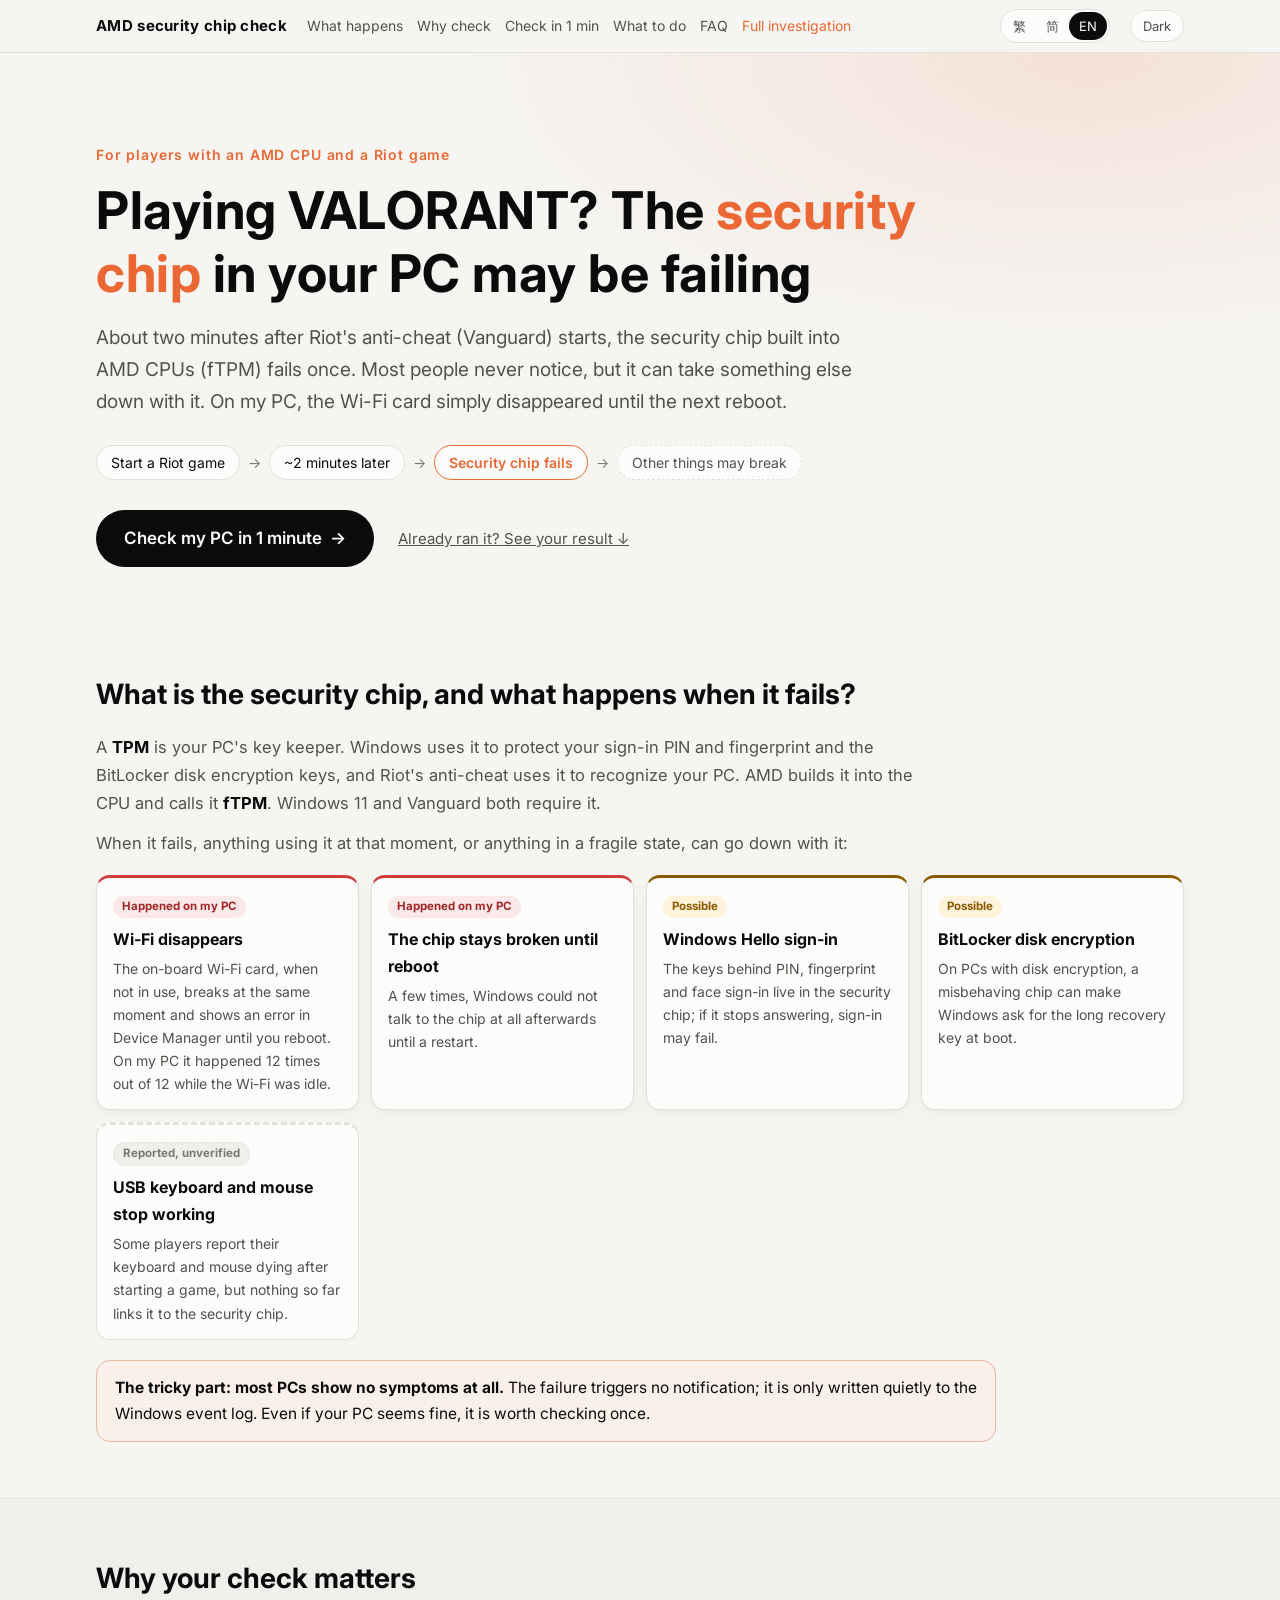
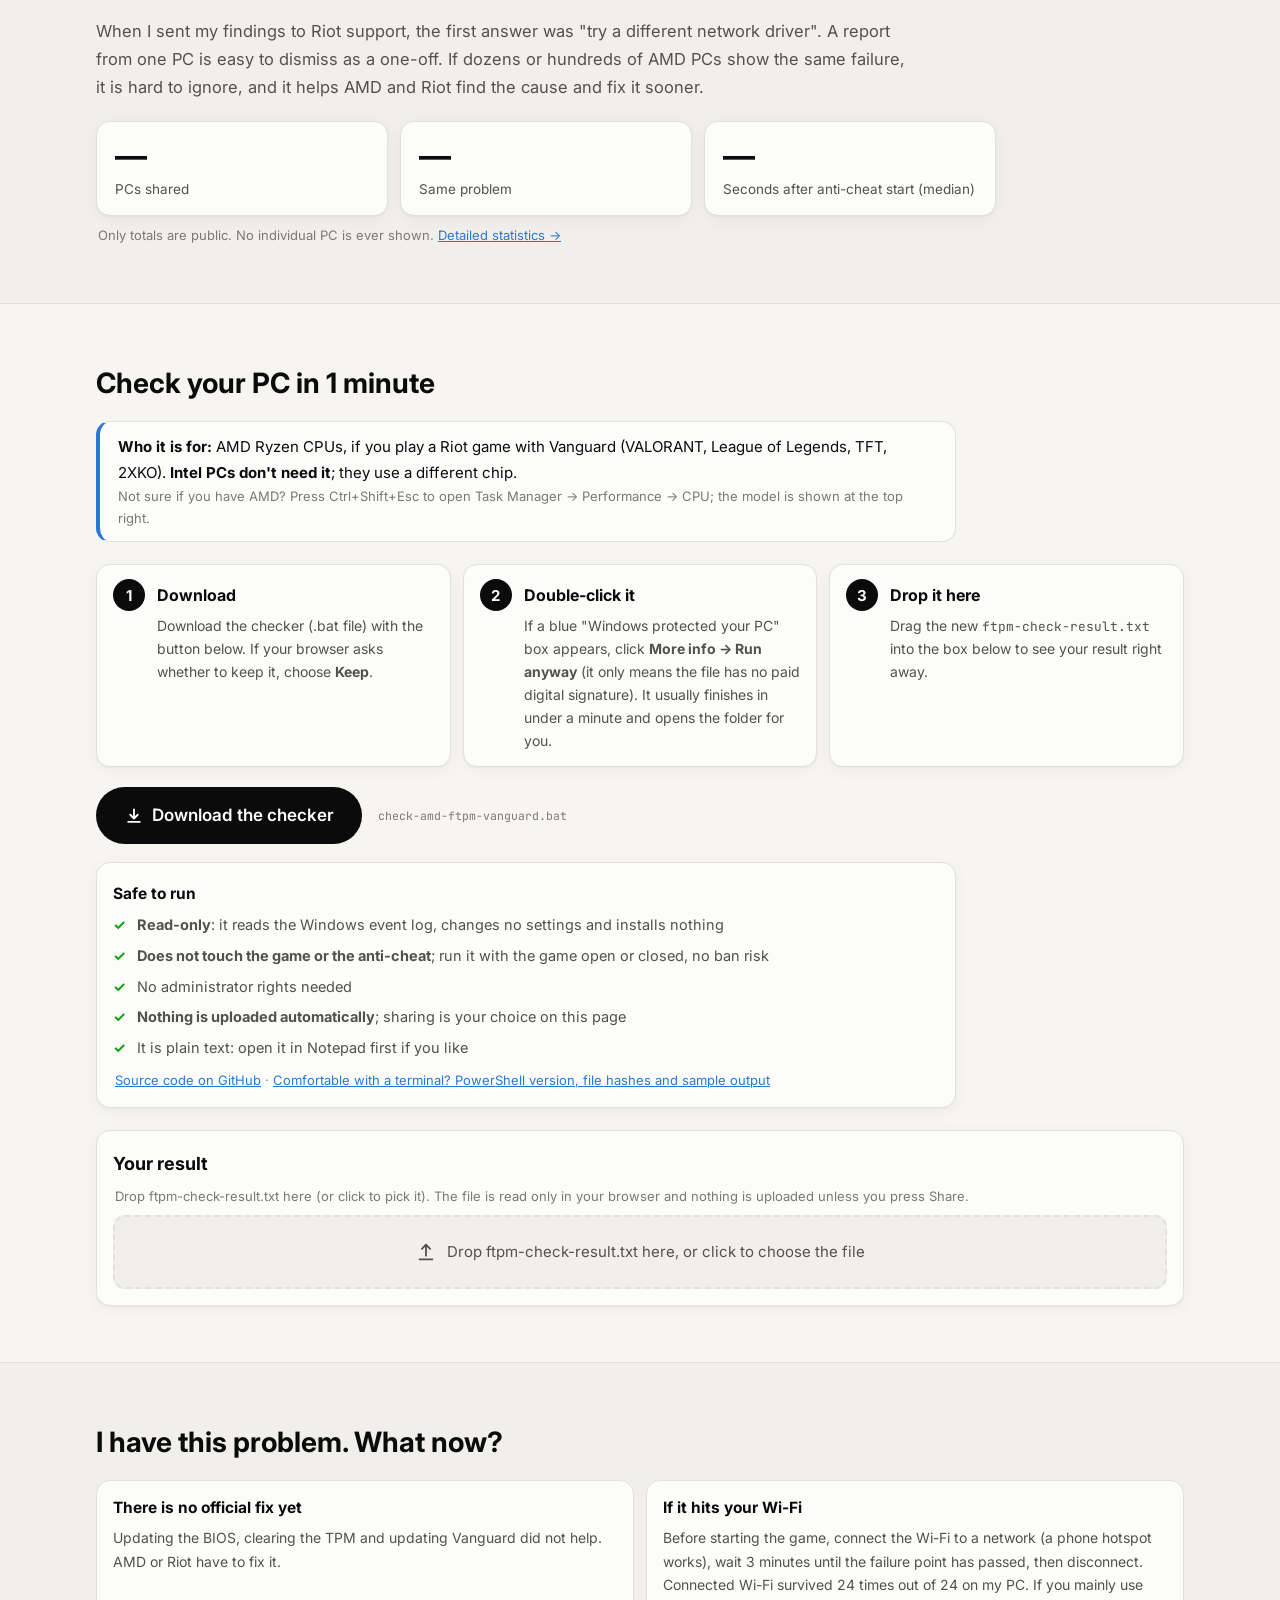
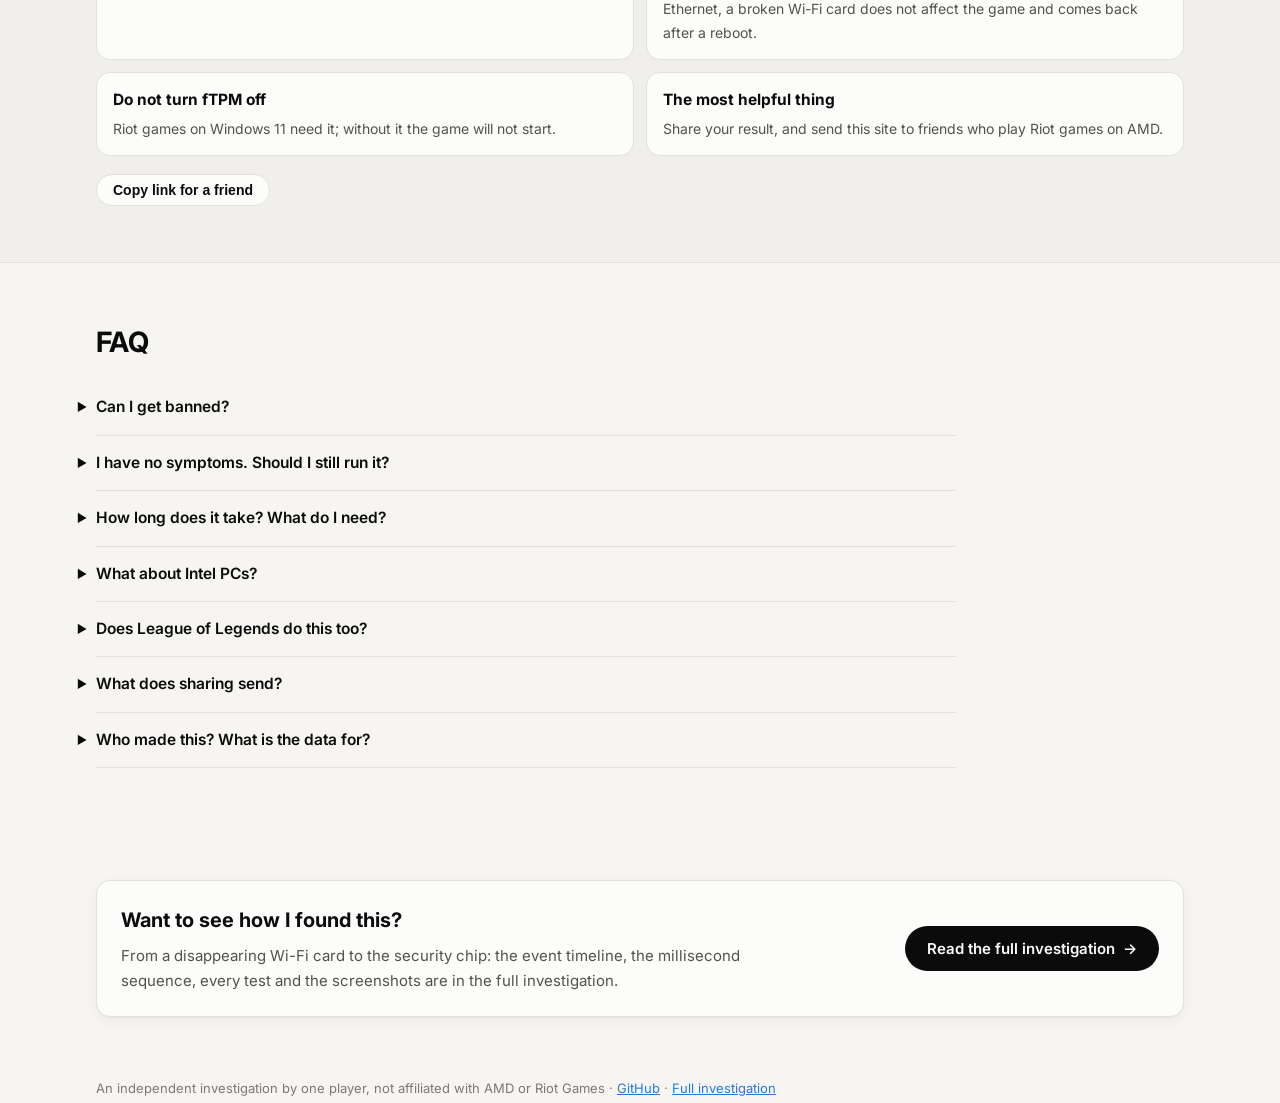
==== site/index.html @ c3e0be2b "Add a plain-language home page for players; move the investigation to /investigation The site opened" ====
<!doctype html>
<html lang="zh-Hant-TW">
<head>
  <meta charset="utf-8">
  <meta name="viewport" content="width=device-width, initial-scale=1">
  <title>AMD 電腦玩 Riot 遊戲，安全晶片可能正在出錯</title>
  <meta name="description" content="用 AMD 處理器玩特戰英豪等 Riot 遊戲？反作弊啟動一百多秒後，CPU 內建的安全晶片（fTPM）可能會出錯，而且多數人不會發現。1 分鐘檢查你的電腦，匿名分享結果，讓 AMD 和 Riot 更快修好。">
  <meta property="og:type" content="website">
  <meta property="og:site_name" content="AMD fTPM × Vanguard">
  <meta property="og:title" content="AMD 電腦玩 Riot 遊戲，安全晶片可能正在出錯">
  <meta property="og:description" content="反作弊啟動一百多秒後，AMD 內建的安全晶片可能出錯，多數人不會發現。1 分鐘檢查你的電腦，匿名分享結果，幫忙讓問題被修好。">
  <meta property="og:url" content="https://amd-ftpm-vanguard.pages.dev/">
  <meta property="og:image" content="https://amd-ftpm-vanguard.pages.dev/og.png">
  <meta property="og:image:width" content="1200">
  <meta property="og:image:height" content="630">
  <meta property="og:image:alt" content="AMD × Riot 遊戲：反作弊啟動約 2 分鐘後，安全晶片可能出錯。1 分鐘檢查你的電腦。">
  <meta name="twitter:card" content="summary_large_image">
  <link rel="icon" href="data:image/svg+xml,%3Csvg xmlns='http://www.w3.org/2000/svg' viewBox='0 0 32 32'%3E%3Crect width='32' height='32' rx='8' fill='%23d95926'/%3E%3Cpath d='M6 13a14 14 0 0 1 20 0M10 17.5a8 8 0 0 1 12 0M14 22a2.6 2.6 0 0 1 4 0' stroke='white' stroke-width='2.6' fill='none' stroke-linecap='round'/%3E%3C/svg%3E">
  <!-- FONTS:BEGIN -->
  <link rel="preconnect" href="https://fonts.googleapis.com">
  <link rel="preconnect" href="https://fonts.gstatic.com" crossorigin>
  <link rel="stylesheet" href="https://fonts.googleapis.com/css2?family=Noto+Sans+SC:wght@400;500;700&family=Noto+Sans+TC:wght@400;500;700&family=Inter:wght@400;500;700&family=JetBrains+Mono:wght@400;500&display=swap">
  <!-- FONTS:END -->
  <link rel="stylesheet" href="style.css?v=dfca2b52">
</head>
<body class="home">
  <header class="top" id="top">
    <div class="wrap">
      <a class="brand" href="#hero"><span data-i="home.brand"></span></a>
      <nav class="nav" id="nav">
        <a href="#what" data-i="home.nav.what"></a>
        <a href="#why" data-i="home.nav.why"></a>
        <a href="#test" data-i="home.nav.test"></a>
        <a href="#fix" data-i="home.nav.fix"></a>
        <a href="#faq" data-i="home.nav.faq"></a>
        <a href="investigation.html" class="nav-inv" data-i="home.nav.more"></a>
      </nav>
      <div class="seg" id="lang-switch" role="group" aria-label="Language"></div>
      <button class="theme-btn" id="theme-btn" type="button"></button>
    </div>
  </header>

  <main>
    <!-- ============ 第一屏：一句話＋一個按鈕 ============ -->
    <section class="h-hero" id="hero">
      <div class="wrap">
        <div class="kicker" data-i="home.hero.kicker"></div>
        <h1 class="h-title" data-i="home.hero.title"></h1>
        <p class="h-sub" data-i="home.hero.sub"></p>
        <div class="h-flow" id="h-flow" aria-hidden="true"></div>
        <div class="h-cta">
          <a class="btn btn-lg" href="#test"><span data-i="home.hero.cta"></span> →</a>
          <a class="h-link" href="#analyze" data-i="home.hero.cta2"></a>
        </div>
        <p class="h-live" id="h-live" hidden></p>
      </div>
    </section>

    <!-- ============ 安全晶片是什麼、壞了會怎樣 ============ -->
    <section class="h-sec" id="what">
      <div class="wrap">
        <h2 data-i="home.what.h"></h2>
        <p class="h-lead" data-i="home.what.p1"></p>
        <p class="h-lead" data-i="home.what.p2"></p>
        <div class="h-cards" id="h-impact"></div>
        <p class="h-silent" data-i="home.what.silent"></p>
      </div>
    </section>

    <!-- ============ 為什麼你的檢查有用 ============ -->
    <section class="h-sec h-alt" id="why">
      <div class="wrap">
        <h2 data-i="home.why.h"></h2>
        <p class="h-lead" data-i="home.why.p"></p>
        <div class="tiles h-tiles" id="h-tiles"></div>
        <div class="h-goal" id="h-goal" hidden>
          <div class="h-bar"><i id="h-bar-fill"></i></div>
          <p class="small" id="h-goal-txt"></p>
        </div>
        <p class="small"><span data-i="home.why.note"></span> <a href="investigation.html#stats"><span data-i="home.why.more"></span> →</a></p>
      </div>
    </section>

    <!-- ============ 1 分鐘檢查 ============ -->
    <section class="h-sec" id="test">
      <div class="wrap">
        <h2 data-i="home.test.h"></h2>
        <div class="h-who">
          <p data-i="home.test.who"></p>
          <p class="small top0" data-i="home.test.whoHow"></p>
        </div>
        <ol class="h-steps" id="h-steps"></ol>
        <div class="h-dl">
          <a class="btn btn-lg dl" id="dl-bat" href="downloads/check-amd-ftpm-vanguard.bat" download="check-amd-ftpm-vanguard.bat">
            <svg viewBox="0 0 24 24" aria-hidden="true"><path d="M12 4v11m0 0l-4.5-4.5M12 15l4.5-4.5M5 19h14"/></svg>
            <span data-i="home.test.dl"></span>
          </a>
          <span class="filemeta"><code>check-amd-ftpm-vanguard.bat</code></span>
        </div>
        <div class="card h-safe">
          <h3 data-i="home.test.safeH"></h3>
          <ul class="ticks safe" id="h-safe-list"></ul>
          <p class="small">
            <a href="https://github.com/Kiwi0-0iwiK/amd-ftpm-vanguard/blob/main/site/downloads/check-amd-ftpm-vanguard.ps1" target="_blank" rel="noopener" data-i="home.test.source"></a>
            · <a href="investigation.html#test" data-i="home.test.adv"></a>
          </p>
        </div>

        <!-- 看結果＋分享 -->
        <div class="card h-an" id="analyze">
          <h3 data-i="home.an.h"></h3>
          <p class="small top0" data-i="home.an.desc"></p>
          <label class="drop" id="drop" tabindex="0">
            <input type="file" id="file-in" accept=".txt,text/plain" hidden>
            <svg viewBox="0 0 24 24" aria-hidden="true"><path d="M12 16V4m0 0L7.5 8.5M12 4l4.5 4.5M5 20h14"/></svg>
            <span data-i="an.drop"></span>
          </label>
          <p class="an-err" id="an-err" hidden></p>
          <div id="an-out" hidden>
            <div class="h-verdict" id="h-verdict"></div>
            <div id="h-extra"></div>
            <details class="h-detail"><summary data-i="home.an.detail"></summary><div class="an-side" id="h-detail"></div></details>

            <div class="share h-share" id="share">
              <h3 id="sh-h"></h3>
              <p class="small top0" data-i="home.sh.desc"></p>
              <label class="consent"><input type="checkbox" id="sh-ok"> <span data-i="home.sh.consent"></span></label>
              <div id="ts-box" class="ts-box"></div>
              <div class="sh-actions">
                <button class="btn" type="button" id="sh-send" disabled data-i="sh.send"></button>
              </div>
              <p class="sh-msg" id="sh-msg" role="status"></p>
              <details class="sh-prev"><summary data-i="home.sh.what"></summary>
                <p class="small top0" data-i="sh.privacy"></p>
                <pre class="term" id="sh-json"></pre>
              </details>
              <details class="sh-prev"><summary data-i="home.sh.wd"></summary>
                <p class="small top0" data-i="sh.wdDesc"></p>
                <button class="btn btn-ghost btn-sm" type="button" id="sh-del" data-i="sh.delete"></button>
              </details>
            </div>
          </div>
        </div>
      </div>
    </section>

    <!-- ============ 我有這個問題，怎麼辦 ============ -->
    <section class="h-sec h-alt" id="fix">
      <div class="wrap">
        <h2 data-i="home.fix.h"></h2>
        <div class="h-fix" id="h-fix"></div>
        <button class="btn btn-ghost btn-sm" type="button" id="h-sharelink" data-i="home.fix.share"></button>
      </div>
    </section>

    <!-- ============ 常見問題 ============ -->
    <section class="h-sec" id="faq">
      <div class="wrap">
        <h2 data-i="home.faq.h"></h2>
        <div class="h-faq" id="h-faq"></div>
      </div>
    </section>

    <!-- ============ 完整調查紀錄 ============ -->
    <section class="h-sec" id="more">
      <div class="wrap">
        <div class="h-more">
          <div>
            <h2 data-i="home.more.h"></h2>
            <p data-i="home.more.p"></p>
          </div>
          <a class="btn" href="investigation.html"><span data-i="home.more.btn"></span> →</a>
        </div>
      </div>
    </section>
  </main>

  <footer class="wrap" id="footer">
    <p><span data-i="home.footer"></span> · <a href="https://github.com/Kiwi0-0iwiK/amd-ftpm-vanguard" target="_blank" rel="noopener">GitHub</a> · <a href="investigation.html" data-i="home.nav.more"></a></p>
  </footer>

  <script src="data/downloads.js?v=87ffc884"></script>
  <script src="data/config.js?v=b7279f89"></script>
  <script src="lib/result.js?v=515723cc"></script>
  <script src="i18n/zh-TW.js?v=a18f1d18"></script>
  <script src="i18n/zh-CN.js?v=5267f270"></script>
  <script src="i18n/en.js?v=4afafe71"></script>
  <script src="i18n/home.js?v=a6265a76"></script>
  <script src="home.js?v=c7004be1"></script>
</body>
</html>
---- site/style.css ----
/* ---------- tokens ---------- */
:root {
  color-scheme: light;
  --bg: #f6f5f2;
  --surface: #fcfcfb;
  --surface-2: #f0efec;
  --border: #e3e1dc;
  --text: #0b0b0b;
  --text-2: #52514e;
  --text-3: #7a7974;
  --accent: #2a78d6;
  --grid: #e8e6e1;

  --c-vgk: #2a78d6;
  --c-tpm: #eb6834;
  --c-conn: #1baf7a;
  --c-fail: #d03b3b;
  --c-good: #0ca30c;
  --c-boot: #9a9890;
  --band: rgba(42, 120, 214, 0.07);

  --ok-bg: #e7f5e7;  --ok-fg: #006300;
  --bad-bg: #fbe9e9; --bad-fg: #a32626;
  --key-bg: #fff3dc; --key-fg: #8a5a00;
  --info-bg: #eceae6; --info-fg: #52514e;

  --shadow: 0 1px 2px rgba(0,0,0,.04), 0 4px 16px rgba(0,0,0,.04);
  --radius: 14px;
  --mono: "JetBrains Mono", "Cascadia Mono", Consolas, monospace;
  --sans: "Noto Sans TC", "Microsoft JhengHei", "PingFang TC", system-ui, sans-serif;
}
@media (prefers-color-scheme: dark) {
  :root:not([data-theme="light"]) {
    color-scheme: dark;
    --bg: #121211; --surface: #1a1a19; --surface-2: #232321; --border: #2e2e2b;
    --text: #f0efec; --text-2: #c3c2b7; --text-3: #8d8c84; --accent: #3987e5; --grid: #2a2a27;
    --c-vgk: #3987e5; --c-tpm: #d95926; --c-conn: #199e70; --c-fail: #e66767; --c-good: #0ca30c; --c-boot: #6f6e68;
    --band: rgba(57, 135, 229, 0.10);
    --ok-bg: #12301a; --ok-fg: #6fd36f; --bad-bg: #3a1717; --bad-fg: #f19a9a;
    --key-bg: #3a2c0c; --key-fg: #f2c46b; --info-bg: #262624; --info-fg: #c3c2b7;
    --shadow: 0 1px 2px rgba(0,0,0,.3), 0 4px 16px rgba(0,0,0,.25);
  }
}
:root[data-theme="dark"] {
  color-scheme: dark;
  --bg: #121211; --surface: #1a1a19; --surface-2: #232321; --border: #2e2e2b;
  --text: #f0efec; --text-2: #c3c2b7; --text-3: #8d8c84; --accent: #3987e5; --grid: #2a2a27;
  --c-vgk: #3987e5; --c-tpm: #d95926; --c-conn: #199e70; --c-fail: #e66767; --c-good: #0ca30c; --c-boot: #6f6e68;
  --band: rgba(57, 135, 229, 0.10);
  --ok-bg: #12301a; --ok-fg: #6fd36f; --bad-bg: #3a1717; --bad-fg: #f19a9a;
  --key-bg: #3a2c0c; --key-fg: #f2c46b; --info-bg: #262624; --info-fg: #c3c2b7;
  --shadow: 0 1px 2px rgba(0,0,0,.3), 0 4px 16px rgba(0,0,0,.25);
}

/* ---------- base ---------- */
* { box-sizing: border-box; }
html { scroll-behavior: smooth; }
body {
  margin: 0; background: var(--bg); color: var(--text);
  font: 15px/1.7 var(--sans); -webkit-font-smoothing: antialiased;
}
a { color: var(--accent); }
code, .mono { font-family: var(--mono); font-size: .92em; }
.wrap { max-width: 1120px; margin: 0 auto; padding: 0 16px; }

/* ---------- top bar ---------- */
.top {
  position: sticky; top: 0; z-index: 20;
  background: color-mix(in srgb, var(--bg) 85%, transparent);
  backdrop-filter: blur(10px); border-bottom: 1px solid var(--border);
}
.top .wrap { display: flex; align-items: center; gap: 20px; height: 52px; }
.brand { font-weight: 700; letter-spacing: .02em; white-space: nowrap; color: var(--text); text-decoration: none; }
.brand small { color: var(--text-3); font-weight: 500; margin-left: 8px; font-size: 13px; }
.nav { display: flex; gap: 16px; overflow-x: auto; scrollbar-width: none; flex: 1; }
.nav a { color: var(--text-2); text-decoration: none; font-size: 14px; white-space: nowrap; }
.nav a:hover { color: var(--text); }
.theme-btn {
  border: 1px solid var(--border); background: var(--surface); color: var(--text-2);
  border-radius: 999px; padding: 4px 12px; font: inherit; font-size: 13px; cursor: pointer;
}

/* ---------- hero ---------- */
.hero { padding: 72px 0 28px; }
.eyebrow { color: var(--c-tpm); font-size: 13px; letter-spacing: .12em; font-weight: 600; text-transform: uppercase; }
.hero .h1 { font-size: clamp(26px, 4.2vw, 40px); line-height: 1.3; margin: 10px 0 14px; letter-spacing: .01em; }
.hero .h1 em { font-style: normal; color: var(--c-tpm); }
.lede { font-size: 17px; color: var(--text-2); max-width: 760px; margin: 0; }
.chain {
  display: flex; flex-wrap: wrap; align-items: center; gap: 8px; margin: 22px 0 0;
  font-size: 14px;
}
.chain .node {
  background: var(--surface); border: 1px solid var(--border); border-radius: 999px;
  padding: 4px 12px; display: inline-flex; align-items: center; gap: 6px;
}
.chain .dot { width: 8px; height: 8px; border-radius: 50%; display: inline-block; }
.chain .arr { color: var(--text-3); }

.tiles { display: grid; grid-template-columns: repeat(4, 1fr); gap: 12px; margin: 32px 0 0; }
.tile {
  background: var(--surface); border: 1px solid var(--border); border-radius: var(--radius);
  padding: 16px 18px; box-shadow: var(--shadow);
}
.tile .num { font-size: 32px; font-weight: 700; line-height: 1.1; font-variant-numeric: tabular-nums; }
.tile .num small { font-size: 16px; font-weight: 500; color: var(--text-3); margin-left: 2px; }
.tile .lbl { color: var(--text-2); font-size: 13.5px; margin-top: 6px; line-height: 1.5; }

.fix {
  margin: 16px 0 0; background: var(--surface); border: 1px solid var(--border);
  border-left: 4px solid var(--c-good); border-radius: var(--radius); padding: 16px 20px;
  box-shadow: var(--shadow);
}
.fix h3 { margin: 0 0 8px; font-size: 15px; }
.fix ol { margin: 0; padding-left: 22px; color: var(--text-2); }

/* ---------- sections ---------- */
section.block { padding: 44px 0 8px; scroll-margin-top: 60px; }
.block h2 { font-size: 22px; margin: 0 0 6px; }
.block .desc { color: var(--text-2); margin: 0 0 18px; max-width: 820px; }
.card {
  background: var(--surface); border: 1px solid var(--border); border-radius: var(--radius);
  padding: 16px; box-shadow: var(--shadow);
}
.toolbar { display: flex; flex-wrap: wrap; gap: 8px; align-items: center; margin-bottom: 10px; }
.chip {
  border: 1px solid var(--border); background: var(--surface-2); color: var(--text-2);
  border-radius: 999px; padding: 4px 12px; font: inherit; font-size: 13px; cursor: pointer;
}
.chip:hover { color: var(--text); }
.chip.on { background: var(--text); color: var(--surface); border-color: var(--text); }
.toolbar .hint { margin-left: auto; color: var(--text-3); font-size: 12.5px; }
.legend { display: flex; flex-wrap: wrap; gap: 14px; font-size: 13px; color: var(--text-2); margin: 4px 2px 8px; }
.legend i { display: inline-block; vertical-align: -1px; margin-right: 6px; }
.lg-bar { width: 16px; height: 9px; border-radius: 2px; }
.lg-dia { width: 10px; height: 10px; transform: rotate(45deg); }
.lg-tri { width: 0; height: 0; border-left: 6px solid transparent; border-right: 6px solid transparent; border-bottom: 11px solid; }
.lg-tick { width: 2px; height: 12px; }
.lg-ring { width: 10px; height: 10px; border-radius: 50%; border: 2px solid; }
.lg-dot { width: 10px; height: 10px; border-radius: 50%; }

.chart { width: 100%; }
#chart-lanes { height: 340px; }
#chart-offset { height: 760px; }
#chart-ms { height: 260px; }

.split { display: grid; grid-template-columns: 1fr 300px; gap: 16px; align-items: start; }
.matrix { width: 100%; border-collapse: separate; border-spacing: 6px; font-size: 14px; }
.matrix th { font-weight: 500; color: var(--text-2); text-align: left; font-size: 13px; }
.matrix td { border-radius: 10px; text-align: center; padding: 14px 6px; font-size: 26px; font-weight: 700; font-variant-numeric: tabular-nums; }
.matrix td small { display: block; font-size: 12px; font-weight: 500; }
.matrix .ok { background: var(--ok-bg); color: var(--ok-fg); }
.matrix .bad { background: var(--bad-bg); color: var(--bad-fg); }
.matrix .zero { background: var(--surface-2); color: var(--text-3); }
.side-note { color: var(--text-2); font-size: 13.5px; margin: 10px 4px 0; }

select.sel {
  font: inherit; font-size: 13.5px; color: var(--text); background: var(--surface-2);
  border: 1px solid var(--border); border-radius: 8px; padding: 4px 8px;
}
.ms-caption { color: var(--text-2); font-size: 13.5px; margin: 6px 4px 0; }

/* ---------- story timeline ---------- */
.phase { margin: 26px 0 0; }
.phase-head { display: flex; align-items: baseline; gap: 12px; flex-wrap: wrap; margin-bottom: 10px; }
.phase-head h3 { margin: 0; font-size: 17px; }
.phase-head span { color: var(--text-3); font-size: 13.5px; }
.story { position: relative; margin: 0; padding: 0 0 0 28px; list-style: none; }
.story::before { content: ""; position: absolute; left: 8px; top: 6px; bottom: 6px; width: 2px; background: var(--border); border-radius: 2px; }
.story li { position: relative; margin: 0 0 12px; }
.story li::before {
  content: ""; position: absolute; left: -25px; top: 18px; width: 12px; height: 12px; border-radius: 50%;
  background: var(--surface); border: 2px solid var(--text-3);
}
.story li.v-fail::before { border-color: var(--c-fail); }
.story li.v-pass::before { border-color: var(--c-good); background: var(--c-good); }
.story li.v-key::before { border-color: var(--c-tpm); background: var(--c-tpm); }
.mcard { background: var(--surface); border: 1px solid var(--border); border-radius: 12px; padding: 12px 16px; }
.mhead { display: flex; flex-wrap: wrap; align-items: center; gap: 8px 10px; }
.mtime { font-family: var(--mono); font-size: 12.5px; color: var(--text-3); }
.mtitle { font-weight: 600; }
.badge { font-size: 12px; border-radius: 999px; padding: 1px 9px; white-space: nowrap; }
.b-fail { background: var(--bad-bg); color: var(--bad-fg); }
.b-pass { background: var(--ok-bg); color: var(--ok-fg); }
.b-key { background: var(--key-bg); color: var(--key-fg); }
.b-info { background: var(--info-bg); color: var(--info-fg); }
.mbody { color: var(--text-2); margin: 6px 0 0; font-size: 14.5px; }
.mfoot { display: flex; flex-wrap: wrap; gap: 8px; margin-top: 8px; align-items: center; }
.tag { font-family: var(--mono); font-size: 11.5px; color: var(--text-3); border: 1px solid var(--border); border-radius: 6px; padding: 0 6px; }
.linkbtn { border: 0; background: none; color: var(--accent); font: inherit; font-size: 13px; cursor: pointer; padding: 0; }
.thumb { display: block; margin-top: 10px; max-width: 360px; width: 100%; border-radius: 8px; border: 1px solid var(--border); cursor: zoom-in; }

/* ---------- hypotheses ---------- */
.hyp { display: grid; grid-template-columns: repeat(auto-fill, minmax(250px, 1fr)); gap: 10px; }
.hyp .h { background: var(--surface); border: 1px solid var(--border); border-radius: 12px; padding: 12px 14px; }
.hyp .h .row { display: flex; justify-content: space-between; gap: 8px; align-items: center; }
.hyp .h strong { font-size: 14.5px; }
.hyp .h p { margin: 6px 0 0; color: var(--text-2); font-size: 13.5px; line-height: 1.6; }
.hyp .h.pass { border-color: color-mix(in srgb, var(--c-good) 45%, var(--border)); }

/* ---------- gallery ---------- */
.gallery { display: grid; grid-template-columns: repeat(auto-fill, minmax(240px, 1fr)); gap: 12px; }
.gallery figure { margin: 0; background: var(--surface); border: 1px solid var(--border); border-radius: 12px; overflow: hidden; cursor: zoom-in; }
.gallery img { width: 100%; height: 150px; object-fit: cover; object-position: top left; display: block; border-bottom: 1px solid var(--border); }
.gallery figcaption { padding: 8px 12px 10px; font-size: 13px; color: var(--text-2); line-height: 1.5; }
.gallery figcaption b { color: var(--text); font-weight: 600; display: block; }

dialog.lightbox { border: 0; padding: 0; background: transparent; max-width: 96vw; max-height: 94vh; }
dialog.lightbox::backdrop { background: rgba(0,0,0,.78); }
dialog.lightbox img { max-width: 96vw; max-height: 88vh; display: block; border-radius: 8px; }
dialog.lightbox p { color: #eee; text-align: center; margin: 8px 0 0; font-size: 14px; }

/* ---------- table ---------- */
details.tbl summary { cursor: pointer; color: var(--text-2); font-size: 14px; }
.tablewrap { overflow-x: auto; margin-top: 10px; }
table.data { border-collapse: collapse; width: 100%; font-size: 13px; font-variant-numeric: tabular-nums; }
table.data th, table.data td { text-align: left; padding: 6px 10px; border-bottom: 1px solid var(--border); white-space: nowrap; }
table.data th { color: var(--text-3); font-weight: 500; position: sticky; top: 0; background: var(--surface); }
table.data td.note { white-space: normal; color: var(--text-2); min-width: 220px; }

footer { padding: 48px 0 60px; color: var(--text-3); font-size: 13px; }
footer p { margin: 4px 0; }

/* ---------- responsive ---------- */
@media (max-width: 860px) {
  .tiles { grid-template-columns: repeat(2, 1fr); }
  .split { grid-template-columns: 1fr; }
  .nav { display: none; }
  .top .wrap { gap: 10px; }
  .brand { flex: 1; }
  .brand small { display: none; }
  .theme-btn { white-space: nowrap; }
}
@media (max-width: 480px) {
  .tile .num { font-size: 26px; }
  #chart-lanes { height: 300px; }
  .toolbar .hint { display: none; }
}
@media print {
  .top, .toolbar, .theme-btn { display: none; }
  body { background: #fff; }
}

/* =====================================================================
   v2：開場介紹、動態示意圖、語言切換、捲動淡入、自己檢查區塊
   ===================================================================== */
html:lang(en) { --sans: "Inter", "Segoe UI", system-ui, sans-serif; }
html:lang(zh-Hans-CN) { --sans: "Noto Sans SC", "Microsoft YaHei", "PingFang SC", system-ui, sans-serif; }

.progress {
  position: fixed; top: 0; left: 0; height: 3px; width: 100%; z-index: 30;
  background: linear-gradient(90deg, var(--c-vgk), var(--c-tpm), var(--c-fail));
  transform-origin: 0 50%; transform: scaleX(0);
}

/* ---------- segmented control（語言、模式） ---------- */
.seg { display: inline-flex; border: 1px solid var(--border); border-radius: 999px; padding: 2px; background: var(--surface); }
.seg button {
  border: 0; background: none; color: var(--text-2); font: inherit; font-size: 13px;
  padding: 3px 10px; border-radius: 999px; cursor: pointer; white-space: nowrap;
}
.seg button.on { background: var(--text); color: var(--surface); }
.seg button:focus-visible, .chip:focus-visible, .theme-btn:focus-visible { outline: 2px solid var(--accent); outline-offset: 2px; }
.seg-sm button { font-size: 12.5px; }

/* ---------- 開場 hero ---------- */
.intro-hero {
  position: relative; isolation: isolate; min-height: calc(100svh - 52px); display: flex; flex-direction: column; justify-content: center;
  overflow: hidden; padding: 40px 0 90px;
}
.intro-hero::before {
  content: ""; position: absolute; inset: -20%; z-index: -1;
  background:
    radial-gradient(40% 35% at 78% 30%, color-mix(in srgb, var(--c-tpm) 22%, transparent), transparent 70%),
    radial-gradient(35% 30% at 18% 70%, color-mix(in srgb, var(--c-vgk) 20%, transparent), transparent 70%);
  animation: drift 18s ease-in-out infinite alternate;
}
.intro-hero::after {
  content: ""; position: absolute; inset: 0; z-index: -1; opacity: .5;
  background-image: linear-gradient(var(--grid) 1px, transparent 1px), linear-gradient(90deg, var(--grid) 1px, transparent 1px);
  background-size: 48px 48px;
  -webkit-mask-image: radial-gradient(70% 60% at 50% 45%, #000 30%, transparent 80%);
  mask-image: radial-gradient(70% 60% at 50% 45%, #000 30%, transparent 80%);
}
@keyframes drift { from { transform: translate(-3%, -2%) scale(1); } to { transform: translate(3%, 2%) scale(1.08); } }
.kicker { color: var(--text-3); font-size: 14px; letter-spacing: .06em; }
.intro-title {
  font-size: clamp(40px, 8vw, 88px); line-height: 1.08; margin: 18px 0 22px; letter-spacing: -.01em; font-weight: 700;
}
.intro-sub { font-size: clamp(16px, 2vw, 19px); color: var(--text-2); max-width: 680px; margin: 0; }
.intro-hero .wrap > * { animation: rise .9s cubic-bezier(.2,.7,.2,1) both; }
.intro-hero .wrap > :nth-child(2) { animation-delay: .12s; }
.intro-hero .wrap > :nth-child(3) { animation-delay: .24s; }
@keyframes rise { from { opacity: 0; transform: translateY(24px); } to { opacity: 1; transform: none; } }
.cue {
  position: absolute; left: 50%; bottom: 28px; transform: translateX(-50%);
  display: flex; flex-direction: column; align-items: center; gap: 8px;
  color: var(--text-3); text-decoration: none; font-size: 13px; letter-spacing: .08em;
}
.cue i { width: 22px; height: 34px; border: 2px solid var(--text-3); border-radius: 12px; position: relative; }
.cue i::after {
  content: ""; position: absolute; left: 50%; top: 6px; width: 4px; height: 8px; margin-left: -2px;
  border-radius: 2px; background: var(--text-3); animation: wheel 1.8s ease-in-out infinite;
}
@keyframes wheel { 0% { opacity: 0; transform: translateY(0); } 30% { opacity: 1; } 100% { opacity: 0; transform: translateY(12px); } }

/* ---------- scrollytelling ---------- */
.scrolly { display: grid; grid-template-columns: minmax(0, 1.05fr) minmax(0, 1fr); gap: 48px; align-items: start; }
.viz-col { order: 2; align-self: stretch; }
.viz-sticky { position: sticky; top: calc(52px + 6vh); height: calc(88vh - 52px); display: flex; align-items: center; }
.viz { width: 100%; max-height: 100%; overflow: visible; }
.steps { order: 1; padding: 6vh 0 10vh; }
.step {
  min-height: 78vh; display: flex; flex-direction: column; justify-content: center;
  opacity: .25; transition: opacity .5s ease;
}
.step.on { opacity: 1; }
.step .tag {
  align-self: flex-start; font-size: 12.5px; font-weight: 600; letter-spacing: .08em;
  padding: 3px 10px; border-radius: 999px; background: var(--surface-2); color: var(--text-2); margin-bottom: 14px;
}
.step .num { font-family: var(--mono); color: var(--text-3); margin-right: 6px; }
.step h3 { font-size: clamp(24px, 3.2vw, 34px); line-height: 1.25; margin: 0 0 14px; }
.step p { font-size: 17px; color: var(--text-2); margin: 0; max-width: 520px; }
.step p b { color: var(--text); }

/* SVG 示意圖：每個元素依 .st-N 顯示／變色 */
.viz text { font-family: var(--sans); fill: var(--text); }
.viz .c { text-anchor: middle; }
.viz .t1 { font-size: 15px; font-weight: 700; }
.viz .t2 { font-size: 11.5px; fill: var(--text-3); }
.viz .node rect { fill: var(--surface); stroke: var(--border); stroke-width: 2; transition: fill .5s ease, stroke .5s ease; }
.viz .node { transition: opacity .5s ease; }
.viz .glyph { fill: none; stroke: var(--text-3); stroke-width: 4; stroke-linecap: round; stroke-linejoin: round; transition: stroke .5s; }
.viz .pins path { stroke: var(--border); stroke-width: 3; stroke-linecap: round; }
.viz .waves path { fill: none; stroke: var(--c-conn); stroke-width: 5; stroke-linecap: round; transition: stroke .5s, opacity .5s; }
.viz .cross { stroke: var(--c-fail); stroke-width: 6; stroke-linecap: round; opacity: 0; transition: opacity .4s; }
.viz .link { fill: none; stroke: var(--text-3); stroke-width: 2; stroke-dasharray: 5 6; opacity: 0; transition: opacity .5s; }
.viz .arr-head { fill: var(--text-3); }
.viz .bolt { fill: var(--c-tpm); opacity: 0; transition: opacity .3s; }
.viz .timer, .viz .badge43, .viz .fixes, .viz .split-res, .viz .phone, .viz .note, .viz .pulses { opacity: 0; transition: opacity .5s ease; }
.viz .ring-bg { fill: none; stroke: var(--surface-2); stroke-width: 10; }
.viz .ring { fill: none; stroke: var(--c-vgk); stroke-width: 10; stroke-linecap: round; stroke-dasharray: 326.7; stroke-dashoffset: 326.7; transition: stroke .4s; }
.viz .tnum { font-size: 34px; font-weight: 700; text-anchor: middle; font-variant-numeric: tabular-nums; font-family: var(--mono); }
.viz .tunit { font-size: 12px; text-anchor: middle; fill: var(--text-3); }
.viz .badge43 rect { fill: var(--c-fail); }
.viz .badge43 text { fill: #fff; font-size: 13px; font-weight: 700; }
.viz .fixes rect { fill: var(--surface-2); stroke: var(--border); }
.viz .fixes text { font-size: 11.5px; fill: var(--text-2); }
.viz .fixes path { stroke: var(--c-fail); stroke-width: 2.5; }
.viz .note { font-size: 12.5px; fill: var(--c-tpm); font-weight: 600; text-anchor: middle; }
.viz .pulses circle { fill: none; stroke: var(--c-tpm); stroke-width: 3; }
.viz .split-res rect { stroke-width: 2; }
.viz .res-ok rect { fill: var(--ok-bg); stroke: var(--c-good); }
.viz .res-bad rect { fill: var(--bad-bg); stroke: var(--c-fail); }
.viz .split-res .lbl { font-size: 11.5px; fill: var(--text-2); }
.viz .res-ok .big { fill: var(--ok-fg); font-size: 17px; font-weight: 700; }
.viz .res-bad .big { fill: var(--bad-fg); font-size: 17px; font-weight: 700; }
.viz .phone rect { fill: var(--surface); stroke: var(--c-conn); stroke-width: 2.5; }
.viz .phone .pw { fill: none; stroke: var(--c-conn); stroke-width: 3; stroke-linecap: round; }
.viz .phone text { font-size: 12px; fill: var(--c-conn); font-weight: 600; }
.viz .link-phone { stroke: var(--c-conn); }

/* step 1：網卡消失 */
.viz.st-1 .n-wifi rect, .viz.st-2 .n-wifi rect { stroke: var(--c-fail); }
.viz.st-1 .waves path, .viz.st-2 .waves path { opacity: .15; }
.viz.st-1 .cross, .viz.st-2 .cross { opacity: 1; }
.viz.st-1 .badge43, .viz.st-2 .badge43 { opacity: 1; }
.viz.st-0 .n-vgk, .viz.st-0 .n-tpm, .viz.st-1 .n-vgk, .viz.st-1 .n-tpm, .viz.st-2 .n-vgk, .viz.st-2 .n-tpm { opacity: .18; }
/* step 2：三個無效修正 */
.viz.st-2 .fixes { opacity: 1; }
/* step 3：Vanguard + 計時器 */
.viz.st-3 .n-vgk rect, .viz.st-4 .n-vgk rect { stroke: var(--c-vgk); fill: color-mix(in srgb, var(--c-vgk) 12%, var(--surface)); }
.viz.st-3 .glyph, .viz.st-4 .glyph { stroke: var(--c-vgk); }
.viz.st-3 .timer, .viz.st-4 .timer, .viz.st-5 .timer, .viz.st-6 .timer { opacity: 1; }
.viz.st-3 .n-tpm, .viz.st-3 .n-wifi { opacity: .35; }
.viz.st-3 .link-vt { opacity: .7; }
/* step 4：TPM 出錯 → 網卡 */
.viz.st-4 .link-vt, .viz.st-4 .link-tw { opacity: .8; }
.viz.st-4 .n-tpm rect { stroke: var(--c-tpm); fill: color-mix(in srgb, var(--c-tpm) 14%, var(--surface)); }
.viz.st-4 .pulses, .viz.st-4 .note, .viz.st-4 .bolt { opacity: 1; }
.viz.st-4 .pulses circle { animation: pulse 1.6s ease-out infinite; }
.viz.st-4 .pulses circle:nth-child(2) { animation-delay: .25s; }
.viz.st-4 .pulses circle:nth-child(3) { animation-delay: .5s; }
.viz.st-4 .n-wifi rect { stroke: var(--c-fail); }
.viz.st-4 .cross { opacity: 1; }
.viz.st-4 .waves path { opacity: .15; }
.viz.st-4 .ring { stroke: var(--c-tpm); }
@keyframes pulse { from { r: 10px; opacity: .9; } to { r: 70px; opacity: 0; } }
/* step 5：連線 vs 閒置 */
.viz.st-5 .split-res { opacity: 1; }
.viz.st-5 .n-tpm rect { stroke: var(--c-tpm); }
.viz.st-5 .n-vgk, .viz.st-6 .n-vgk { opacity: .35; }
.viz.st-5 .n-wifi rect { stroke: var(--text-3); }
/* step 6：手機熱點 */
.viz.st-6 .phone, .viz.st-6 .link-phone { opacity: 1; }
.viz.st-6 .n-wifi rect { stroke: var(--c-good); fill: color-mix(in srgb, var(--c-good) 10%, var(--surface)); }
.viz.st-6 .n-tpm { opacity: .35; }
.viz.st-6 .ring { stroke: var(--c-good); }
.viz.st-6 .waves path { animation: wave 1.6s ease-in-out infinite; }
.viz.st-6 .waves path:nth-child(2) { animation-delay: .2s; }
.viz.st-6 .waves path:nth-child(3) { animation-delay: .4s; }
@keyframes wave { 0%, 100% { opacity: 1; } 50% { opacity: .35; } }

.intro-cta { text-align: center; padding: 8vh 16px 10vh; }
.intro-cta p { font-size: 18px; color: var(--text-2); max-width: 640px; margin: 0 auto 22px; }
.btn {
  display: inline-flex; align-items: center; gap: 8px; text-decoration: none; font-weight: 600;
  background: var(--text); color: var(--surface); border-radius: 999px; padding: 10px 22px; font-size: 15px;
  transition: transform .2s ease, box-shadow .2s ease;
}
.btn:hover { transform: translateY(-2px); box-shadow: 0 8px 24px rgba(0,0,0,.18); }

.report { border-top: 1px solid var(--border); }

/* ---------- 捲動淡入 ---------- */
.reveal { opacity: 0; transform: translateY(28px); transition: opacity .8s ease, transform .8s cubic-bezier(.2,.7,.2,1); }
.reveal.in { opacity: 1; transform: none; }
.tile { transition: transform .25s ease, box-shadow .25s ease; }
.tile:hover { transform: translateY(-3px); }
.chain .node { opacity: 0; transform: translateX(-10px); transition: opacity .5s ease, transform .5s ease; }
.chain .arr { opacity: 0; transition: opacity .5s ease; }
.in .chain .node, .in .chain .arr { opacity: 1; transform: none; }
.legend-axis { margin-left: auto; color: var(--text-3); }
.lbl { font-size: 13.5px; color: var(--text-2); }
.sticky-side { position: sticky; top: 72px; }

/* ---------- 自己檢查 ---------- */
.test-grid { display: grid; grid-template-columns: 1fr 1fr; gap: 16px; margin-bottom: 16px; }
.test-grid h3, .term-card h3 { font-size: 15px; margin: 4px 0 8px; }
.test-grid h3 + ul { margin-bottom: 18px; }
ul.ticks { list-style: none; margin: 0; padding: 0; }
ul.ticks li { position: relative; padding-left: 24px; margin: 6px 0; color: var(--text-2); font-size: 14.5px; }
ul.ticks li::before { content: "→"; position: absolute; left: 0; color: var(--c-vgk); font-weight: 700; }
ul.ticks.safe li::before { content: "✓"; color: var(--c-good); }
.btn.dl svg { width: 18px; height: 18px; fill: none; stroke: currentColor; stroke-width: 2.2; stroke-linecap: round; stroke-linejoin: round; }
.filemeta { color: var(--text-3); font-size: 12.5px; margin-top: 10px; line-height: 1.6; }
.filemeta .hash { word-break: break-all; font-size: 11px; }
ol.howto { margin: 0 0 12px; padding-left: 22px; color: var(--text-2); font-size: 14.5px; }
ol.howto li { margin: 5px 0; }
.cmd { display: flex; align-items: stretch; border: 1px solid var(--border); border-radius: 10px; overflow: hidden; background: var(--surface-2); }
.cmd code { flex: 1; padding: 10px 12px; font-size: 12.5px; overflow-x: auto; white-space: nowrap; }
.copy { border: 0; border-left: 1px solid var(--border); background: var(--surface); color: var(--text-2); font: inherit; font-size: 13px; padding: 0 14px; cursor: pointer; }
.copy.done { color: var(--ok-fg); }
.small { font-size: 13px; color: var(--text-3); margin: 8px 2px 0; }
.term-card { padding: 16px 16px 6px; }
pre.term {
  margin: 0 0 10px; padding: 16px; border-radius: 10px; overflow-x: auto; max-height: 420px;
  background: #0f1115; color: #d6d8dd; font: 12.5px/1.6 var(--mono);
}
pre.term .hd { color: #6cc4ff; }
pre.term .warn { color: #f2c46b; }
pre.term .bad { color: #ff8a8a; font-weight: 600; }
pre.term .ok { color: #7fdc8a; }
pre.term .dim { color: #7c818c; }
.term-note { margin: 4px 0 0; }
.sub-h { font-size: 16px; margin: 22px 0 10px; }
.results { display: grid; grid-template-columns: repeat(4, 1fr); gap: 10px; }
.results .r { background: var(--surface); border: 1px solid var(--border); border-radius: 12px; padding: 12px 14px; }
.results .r code { font-size: 11.5px; font-weight: 700; }
.results .r strong { display: block; margin: 2px 0 4px; }
.results .r p { margin: 0; font-size: 13.5px; color: var(--text-2); line-height: 1.6; }
.results .r.match { border-color: color-mix(in srgb, var(--c-fail) 50%, var(--border)); }
.results .r.match code { color: var(--bad-fg); }
.results .r.possible code { color: var(--key-fg); }
.results .r.nomatch code { color: var(--ok-fg); }
.results .r.nodata code { color: var(--text-3); }

@media (max-width: 860px) {
  .scrolly { grid-template-columns: 1fr; gap: 0; }
  .viz-col { order: 0; position: sticky; top: 52px; z-index: 2; background: var(--bg); margin: 0 -16px; padding: 8px 16px; border-bottom: 1px solid var(--border); }
  .viz-sticky { position: static; height: 36vh; justify-content: center; }
  .viz { width: auto; height: 100%; }
  .steps { padding-top: 0; }
  .step { min-height: 64vh; }
  .step p { font-size: 16px; }
  .test-grid { grid-template-columns: 1fr; }
  .results { grid-template-columns: 1fr 1fr; }
  .sticky-side { position: static; }
  .seg button { padding: 3px 8px; }
}
@media (max-width: 480px) {
  .results { grid-template-columns: 1fr; }
  .intro-title { font-size: 40px; }
}
@media (prefers-reduced-motion: reduce) {
  *, *::before, *::after { animation: none !important; transition: none !important; scroll-behavior: auto !important; }
  .reveal { opacity: 1; transform: none; }
  .step { opacity: 1; }
}

.test-grid > *, .split > *, .scrolly > * { min-width: 0; }
.viz .phone .ph-lbl { text-anchor: start; }
.viz.st-5 .ring { stroke: var(--c-tpm); }
@media (max-width: 1320px) { .brand small { display: none; } }

/* =====================================================================
   v3：fTPM 影響範圍、第 7 步扇形圖、雙下載
   ===================================================================== */
/* step 7：fTPM → 可能被拖下水的東西 */
.viz .fan { opacity: 0; transition: opacity .5s ease; }
.viz .fan .fl { fill: none; stroke: var(--c-tpm); stroke-width: 2; stroke-dasharray: 4 5; opacity: .7; }
.viz .fb rect { fill: var(--surface); stroke: var(--border); stroke-width: 2; }
.viz .fb .ft1 { font-size: 13px; font-weight: 700; }
.viz .fb .ft2 { font-size: 11px; fill: var(--text-3); }
.viz .fb-hit rect { stroke: var(--c-fail); fill: var(--bad-bg); }
.viz .fb-maybe rect { stroke: var(--c-tpm); stroke-dasharray: 5 4; }
.viz.st-7 .fan { opacity: 1; }
.viz.st-7 .n-vgk, .viz.st-7 .n-wifi, .viz.st-7 .timer, .viz.st-7 .phone, .viz.st-7 .link-phone { opacity: 0; }
.viz.st-7 .n-tpm rect { stroke: var(--c-tpm); fill: color-mix(in srgb, var(--c-tpm) 14%, var(--surface)); }
.viz.st-7 .pulses { opacity: 1; }
.viz.st-7 .pulses circle { animation: pulse 1.6s ease-out infinite; }
.viz.st-7 .pulses circle:nth-child(2) { animation-delay: .25s; }
.viz.st-7 .pulses circle:nth-child(3) { animation-delay: .5s; }
.viz.st-7 .fb { animation: fadein .6s ease both; }
@keyframes fadein { from { opacity: 0; } to { opacity: 1; } }
.viz.st-7 .fb:nth-of-type(2) { animation-delay: .1s; }
.viz.st-7 .fb:nth-of-type(3) { animation-delay: .2s; }
.viz.st-7 .fb:nth-of-type(4) { animation-delay: .3s; }

/* 影響範圍 */
.impact { display: grid; grid-template-columns: repeat(2, minmax(0, 1fr)); gap: 12px; }
.impact .grp { background: var(--surface); border: 1px solid var(--border); border-radius: var(--radius); padding: 14px 16px; box-shadow: var(--shadow); }
.impact .grp-head { display: flex; align-items: center; gap: 8px; margin-bottom: 6px; }
.impact .grp-head h3 { font-size: 15px; margin: 0; }
.impact .lvl { font-size: 11.5px; font-weight: 700; border-radius: 999px; padding: 1px 9px; white-space: nowrap; }
.impact .lvl.seen { background: var(--bad-bg); color: var(--bad-fg); }
.impact .lvl.depends { background: var(--info-bg); color: var(--info-fg); }
.impact .lvl.known { background: var(--key-bg); color: var(--key-fg); }
.impact .lvl.reported { background: var(--surface-2); color: var(--text-3); border: 1px dashed var(--border); }
.impact .grp p.gd { margin: 0 0 8px; font-size: 13.5px; color: var(--text-3); }
.impact ul { list-style: none; margin: 0; padding: 0; }
.impact li { padding: 8px 0; border-top: 1px solid var(--border); }
.impact li:first-child { border-top: 0; padding-top: 2px; }
.impact li strong { display: block; font-size: 14.5px; }
.impact li span { color: var(--text-2); font-size: 13.5px; line-height: 1.6; }
.impact li a { font-size: 12.5px; }
.callout {
  margin-top: 14px; display: flex; flex-wrap: wrap; align-items: center; gap: 12px 20px;
  background: color-mix(in srgb, var(--c-tpm) 9%, var(--surface)); border: 1px solid color-mix(in srgb, var(--c-tpm) 35%, var(--border));
  border-radius: var(--radius); padding: 14px 18px;
}
.callout p { margin: 0; flex: 1 1 360px; color: var(--text); font-size: 14.5px; }
.sources { color: var(--text-3); font-size: 12.5px; margin: 10px 2px 0; line-height: 1.8; }
.sources a { color: var(--text-2); }
.btn-sm { padding: 7px 16px; font-size: 14px; }
.btn-ghost { background: var(--surface); color: var(--text); border: 1px solid var(--border); }
.dl-opt + .dl-opt { margin-top: 18px; padding-top: 16px; border-top: 1px solid var(--border); }
.dl-opt .btn { margin: 6px 0 10px; }
.top0 { margin-top: 0; }
@media (max-width: 860px) { .impact { grid-template-columns: 1fr; } }
.intro-title .hl { color: var(--c-tpm); }
.nav { gap: 14px; min-width: 0; }
.nav.clipped { -webkit-mask-image: linear-gradient(90deg, #000 85%, transparent); mask-image: linear-gradient(90deg, #000 85%, transparent); }
.scope { margin: 14px 0 0; max-width: 820px; font-size: 13.5px; color: var(--text-2); background: var(--surface-2); border-radius: 10px; padding: 10px 14px; line-height: 1.7; }
.prereq { background: var(--surface); border: 1px solid var(--border); border-left: 4px solid var(--c-vgk); border-radius: var(--radius); padding: 14px 18px; margin-bottom: 16px; box-shadow: var(--shadow); }
.prereq h3 { margin: 0 0 6px; font-size: 15.5px; }
.prereq .pre-no { margin: 10px 0 0; padding: 10px 12px; border-radius: 10px; background: var(--surface-2); color: var(--text-2); font-size: 14px; }
.prereq .small { margin-top: 8px; }

/* =====================================================================
   v4：看自己的結果、匿名分享、大家的結果
   ===================================================================== */
.analyze { margin-top: 18px; scroll-margin-top: 70px; }
.analyze h3 { font-size: 16px; margin: 2px 0 6px; }
.drop {
  display: flex; align-items: center; justify-content: center; gap: 10px; cursor: pointer;
  border: 2px dashed var(--border); border-radius: 12px; padding: 22px 16px; margin-top: 8px;
  color: var(--text-2); background: var(--surface-2); transition: border-color .2s, background .2s; text-align: center;
}
.drop svg { width: 22px; height: 22px; fill: none; stroke: currentColor; stroke-width: 2; stroke-linecap: round; stroke-linejoin: round; flex: none; }
.drop:hover, .drop:focus-visible, .drop.over { border-color: var(--c-vgk); background: color-mix(in srgb, var(--c-vgk) 8%, var(--surface-2)); outline: none; }
.an-err { color: var(--bad-fg); background: var(--bad-bg); border-radius: 10px; padding: 8px 12px; margin: 10px 0 0; font-size: 14px; }
.an-head { display: grid; grid-template-columns: 1.3fr repeat(4, 1fr); gap: 10px; margin: 16px 0 12px; }
.an-head .tile { box-shadow: none; padding: 12px 14px; }
.an-head .tile .num { font-size: 24px; }
.an-head .tile .lbl { font-size: 12.5px; }
.an-verdict { display: flex; flex-direction: column; justify-content: center; }
.an-verdict strong { font-size: 18px; }
.an-grid { display: grid; grid-template-columns: minmax(0, 1.2fr) minmax(0, 1fr); gap: 16px; align-items: start; }
.an-side h4 { font-size: 14px; margin: 0 0 6px; }
.an-side h4 + table, .an-side h4 + p { margin-bottom: 14px; }
table.kv { width: 100%; border-collapse: collapse; font-size: 13px; }
table.kv th { text-align: left; font-weight: 500; color: var(--text-3); padding: 4px 10px 4px 0; vertical-align: top; white-space: nowrap; }
table.kv td { padding: 4px 0; color: var(--text); word-break: break-word; }
table.kv tr + tr th, table.kv tr + tr td { border-top: 1px solid var(--border); }
.an-warn { color: var(--key-fg); background: var(--key-bg); border-radius: 10px; padding: 8px 12px; font-size: 13.5px; }
.share { margin-top: 18px; padding-top: 16px; border-top: 1px solid var(--border); }
.share h3 { margin-top: 0; }
.sh-prev summary { cursor: pointer; color: var(--text-2); font-size: 13.5px; margin: 4px 0 8px; }
.sh-prev pre.term { max-height: 280px; font-size: 12px; }
.consent { display: flex; gap: 8px; align-items: flex-start; font-size: 14px; color: var(--text); margin: 8px 0 10px; cursor: pointer; }
.consent input { margin-top: 4px; }
.ts-box { min-height: 0; margin: 6px 0 10px; }
.sh-actions { display: flex; flex-wrap: wrap; gap: 16px; align-items: center; }
.btn:disabled { opacity: .4; cursor: not-allowed; transform: none; box-shadow: none; }
.sh-msg { margin: 10px 0 0; font-size: 14px; min-height: 1em; }
.sh-msg[data-kind="sent"], .sh-msg[data-kind="deleted"] { color: var(--ok-fg); }
.sh-msg[data-kind="fail"], .sh-msg[data-kind="rate_limited"], .sh-msg[data-kind="turnstile_failed"], .sh-msg[data-kind="ts"] { color: var(--bad-fg); }
.share.off .consent, .share.off .sh-actions { opacity: .45; pointer-events: none; }
.st-grid { display: grid; grid-template-columns: repeat(2, minmax(0, 1fr)); gap: 12px; margin-top: 12px; }
.st-grid h3 { font-size: 15px; margin: 2px 0 8px; }
#chart-hist { height: 260px; }
.st-empty p { margin: 0 0 10px; color: var(--text-2); }
#stats .tiles { margin-top: 0; }
@media (max-width: 860px) {
  .an-head { grid-template-columns: repeat(2, 1fr); }
  .an-verdict { grid-column: 1 / -1; }
  .an-grid, .st-grid { grid-template-columns: 1fr; }
}
.withdraw { margin-top: 16px; padding: 12px 14px; border: 1px dashed var(--border); border-radius: 12px; background: var(--surface-2); }
.withdraw h4 { margin: 0 0 4px; font-size: 14.5px; }
.withdraw .btn { margin-top: 4px; }
.share.off .withdraw { opacity: .45; pointer-events: none; }
.src-link { margin: 4px 0 16px; font-size: 13.5px; }
.src-link a { display: inline-flex; align-items: center; gap: 6px; color: var(--text-2); text-decoration: none; border-bottom: 1px dashed var(--border); }
.src-link a:hover { color: var(--text); }
.src-link svg { width: 15px; height: 15px; fill: currentColor; }
.adv > summary { cursor: pointer; font-weight: 600; font-size: 14.5px; color: var(--text-2); list-style: none; display: flex; align-items: center; gap: 8px; }
.adv > summary::-webkit-details-marker { display: none; }
.adv > summary::before { content: "▸"; color: var(--text-3); transition: transform .2s; }
.adv[open] > summary::before { transform: rotate(90deg); }
.adv[open] > summary { color: var(--text); margin-bottom: 8px; }
.st-wide { margin-top: 12px; }
.st-wide h3 { font-size: 15px; margin: 2px 0 8px; }
.back-pill { position: fixed; left: 50%; bottom: 22px; transform: translateX(-50%); z-index: 40; border: 0; border-radius: 999px; padding: 9px 18px; font: inherit; font-size: 14px; font-weight: 600; cursor: pointer; background: var(--text); color: var(--surface); box-shadow: 0 8px 28px rgba(0,0,0,.28); }
.back-pill:hover { transform: translateX(-50%) translateY(-2px); }
.story li.flash .mcard { box-shadow: 0 0 0 2px var(--c-tpm); transition: box-shadow .3s; }

/* =====================================================================
   玩家版首頁（index.html + home.js）
   ===================================================================== */
.home .h-hero { padding: clamp(48px, 10vh, 96px) 0 48px; background:
  radial-gradient(900px 420px at 85% 0%, color-mix(in srgb, var(--c-tpm) 14%, transparent), transparent 70%), var(--bg); }
.home .kicker { color: var(--c-tpm); font-weight: 600; }
.h-title { text-wrap: balance; font-size: clamp(28px, 5vw, 52px); line-height: 1.22; margin: 12px 0 16px; max-width: 900px; letter-spacing: .01em; }
.h-title .hl { color: var(--c-tpm); }
.h-sub { font-size: clamp(16px, 2vw, 19px); color: var(--text-2); max-width: 760px; margin: 0; }
.h-flow { display: flex; flex-wrap: wrap; align-items: center; gap: 8px; margin: 26px 0 0; font-size: 14px; }
.h-node { background: var(--surface); border: 1px solid var(--border); border-radius: 999px; padding: 5px 14px; white-space: nowrap; }
.h-node.n2 { border-color: var(--c-tpm); color: var(--c-tpm); font-weight: 600; }
.h-node.n3 { border-style: dashed; color: var(--text-2); }
.h-arr { color: var(--text-3); }
.h-cta { display: flex; flex-wrap: wrap; align-items: center; gap: 14px 24px; margin: 30px 0 0; }
.btn-lg { padding: 14px 28px; font-size: 17px; }
.btn.dl.btn-lg svg { width: 20px; height: 20px; }
.h-link { color: var(--text-2); font-size: 15px; }
.h-live { margin: 22px 0 0; font-size: 15px; color: var(--text-2); }
.h-live b { color: var(--text); font-size: 18px; }

.h-sec { padding: 56px 0; scroll-margin-top: 52px; }
.h-alt { background: var(--surface-2); border-top: 1px solid var(--border); border-bottom: 1px solid var(--border); }
.h-sec h2 { font-size: clamp(22px, 3vw, 28px); margin: 0 0 14px; }
.h-lead { font-size: 16.5px; color: var(--text-2); max-width: 820px; margin: 0 0 12px; }
.h-lead b { color: var(--text); }

.h-cards { display: grid; grid-template-columns: repeat(auto-fill, minmax(240px, 1fr)); gap: 12px; margin: 18px 0 0; }
.h-card { background: var(--surface); border: 1px solid var(--border); border-radius: var(--radius); padding: 14px 16px; box-shadow: var(--shadow); }
.h-card strong { display: block; font-size: 16px; margin: 8px 0 4px; }
.h-card p { margin: 0; font-size: 14px; color: var(--text-2); line-height: 1.65; }
.h-badge { display: inline-block; font-size: 11.5px; font-weight: 700; border-radius: 999px; padding: 1px 9px; }
.lv-seen { border-top: 3px solid var(--c-fail); }
.lv-seen .h-badge { background: var(--bad-bg); color: var(--bad-fg); }
.lv-maybe { border-top: 3px solid var(--key-fg); }
.lv-maybe .h-badge { background: var(--key-bg); color: var(--key-fg); }
.lv-rumor { border-top: 3px dashed var(--border); box-shadow: none; }
.lv-rumor .h-badge { background: var(--surface-2); color: var(--text-3); border: 1px dashed var(--border); }
.h-silent { margin: 20px 0 0; padding: 14px 18px; border-radius: var(--radius); max-width: 900px; font-size: 15.5px;
  background: color-mix(in srgb, var(--c-tpm) 9%, var(--surface)); border: 1px solid color-mix(in srgb, var(--c-tpm) 35%, var(--border)); }

.h-tiles { grid-template-columns: repeat(3, 1fr); margin: 20px 0 0; max-width: 900px; }
.h-goal { max-width: 900px; margin: 16px 0 0; }
.h-bar { height: 10px; border-radius: 999px; background: var(--surface); border: 1px solid var(--border); overflow: hidden; }
.h-bar i { display: block; height: 100%; width: 2%; background: linear-gradient(90deg, var(--c-tpm), color-mix(in srgb, var(--c-tpm) 60%, #ffd08a)); border-radius: 999px; transition: width 1s ease; }

.h-who { max-width: 860px; background: var(--surface); border: 1px solid var(--border); border-left: 4px solid var(--c-vgk); border-radius: var(--radius); padding: 12px 18px; }
.h-who p { margin: 0; }
.h-steps { list-style: none; margin: 22px 0 0; padding: 0; display: grid; grid-template-columns: repeat(3, minmax(0, 1fr)); gap: 12px; }
.h-steps li { display: flex; gap: 12px; background: var(--surface); border: 1px solid var(--border); border-radius: var(--radius); padding: 14px 16px; box-shadow: var(--shadow); }
.h-num { flex: none; width: 32px; height: 32px; border-radius: 50%; display: grid; place-items: center; font-weight: 700; background: var(--text); color: var(--surface); }
.h-steps strong { display: block; font-size: 16px; margin: 3px 0 4px; }
.h-steps p { margin: 0; font-size: 14px; color: var(--text-2); line-height: 1.65; }
.h-dl { display: flex; flex-wrap: wrap; align-items: center; gap: 10px 16px; margin: 20px 0 0; }
.h-dl .filemeta { margin: 0; }
.h-safe { margin: 18px 0 0; max-width: 860px; }
.h-safe h3 { font-size: 15.5px; margin: 2px 0 6px; }
.h-an { margin: 22px 0 0; scroll-margin-top: 60px; }
.h-an h3 { font-size: 18px; margin: 2px 0 6px; }

.h-verdict { margin: 16px 0 0; border-radius: var(--radius); padding: 16px 18px; border: 1px solid var(--border); background: var(--surface-2); }
.h-verdict code { font-size: 12px; font-weight: 700; }
.h-verdict strong { display: block; font-size: clamp(20px, 3vw, 26px); margin: 2px 0 6px; }
.h-verdict p { margin: 0; color: var(--text-2); font-size: 15.5px; }
.h-verdict.v-match { background: var(--bad-bg); border-color: color-mix(in srgb, var(--c-fail) 45%, var(--border)); }
.h-verdict.v-match code, .h-verdict.v-match strong { color: var(--bad-fg); }
.h-verdict.v-possible { background: var(--key-bg); }
.h-verdict.v-possible code, .h-verdict.v-possible strong { color: var(--key-fg); }
.h-verdict.v-nomatch { background: var(--ok-bg); }
.h-verdict.v-nomatch code, .h-verdict.v-nomatch strong { color: var(--ok-fg); }
.h-others { margin: 12px 0 0; font-size: 14.5px; }
.h-detail { margin: 12px 0 0; }
.h-detail summary { cursor: pointer; color: var(--text-2); font-size: 14px; }
.h-detail .an-side { margin-top: 10px; max-width: 640px; }
.h-share { margin-top: 20px; }
.h-share h3 { font-size: 18px; }
.h-share .sh-prev { margin-top: 8px; }

.h-fix { display: grid; grid-template-columns: repeat(2, minmax(0, 1fr)); gap: 12px; margin: 0 0 18px; }
.h-fixitem { background: var(--surface); border: 1px solid var(--border); border-radius: var(--radius); padding: 14px 16px; }
.h-fixitem strong { display: block; font-size: 15.5px; margin-bottom: 4px; }
.h-fixitem p { margin: 0; font-size: 14px; color: var(--text-2); line-height: 1.7; }

.h-faq { max-width: 860px; }
.h-faq details { border-bottom: 1px solid var(--border); padding: 4px 0; }
.h-faq summary { cursor: pointer; font-weight: 600; font-size: 15.5px; padding: 10px 0; list-style-position: outside; }
.h-faq p { margin: 0 0 12px; color: var(--text-2); font-size: 14.5px; line-height: 1.75; }

.h-more { display: flex; flex-wrap: wrap; align-items: center; justify-content: space-between; gap: 16px 32px;
  background: var(--surface); border: 1px solid var(--border); border-radius: var(--radius); padding: 22px 24px; box-shadow: var(--shadow); }
.h-more h2 { margin: 0 0 6px; font-size: 20px; }
.h-more p { margin: 0; color: var(--text-2); max-width: 680px; }
.nav .nav-inv { color: var(--c-tpm); }
.nav .nav-home { color: var(--c-tpm); font-weight: 600; }

@media (max-width: 860px) {
  .h-steps, .h-fix { grid-template-columns: 1fr; }
  .h-tiles { grid-template-columns: 1fr 1fr; }
}
@media (max-width: 480px) {
  .h-tiles { grid-template-columns: 1fr; }
  .btn-lg { padding: 12px 22px; font-size: 16px; }
}
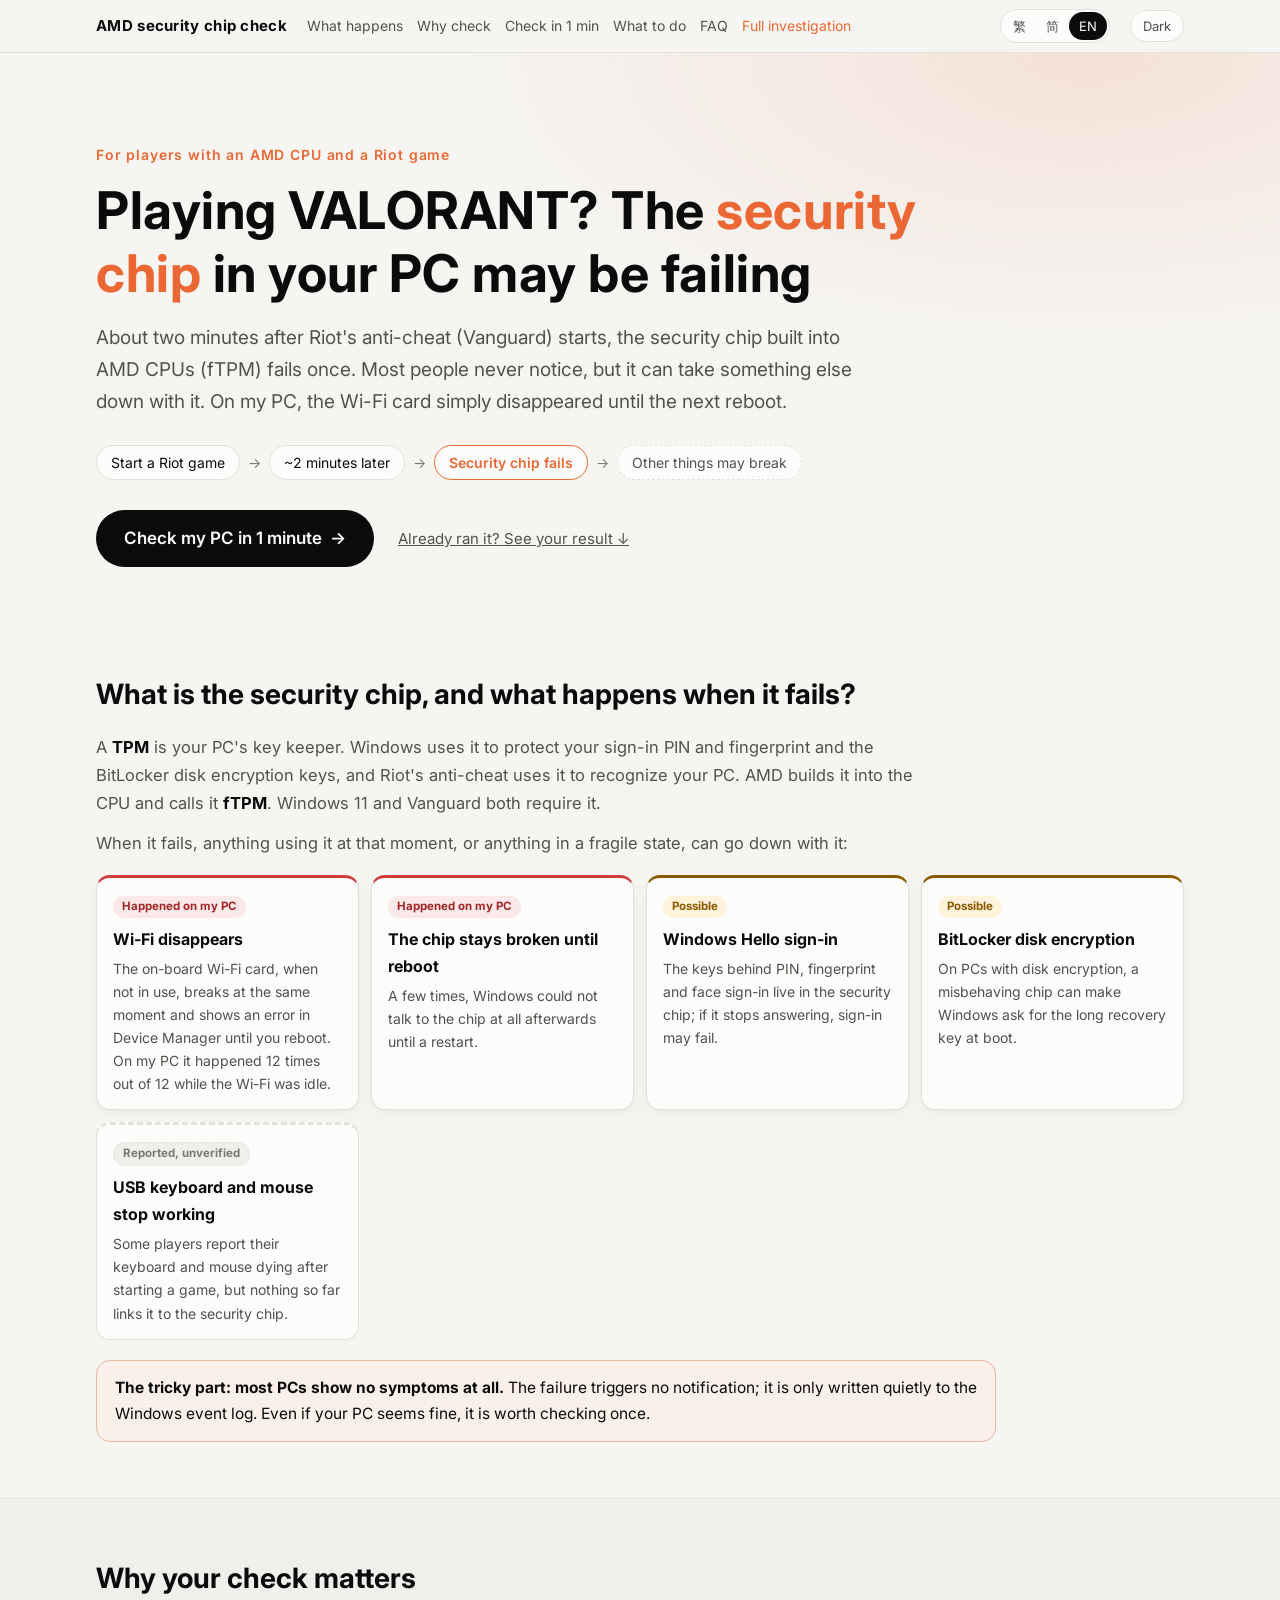
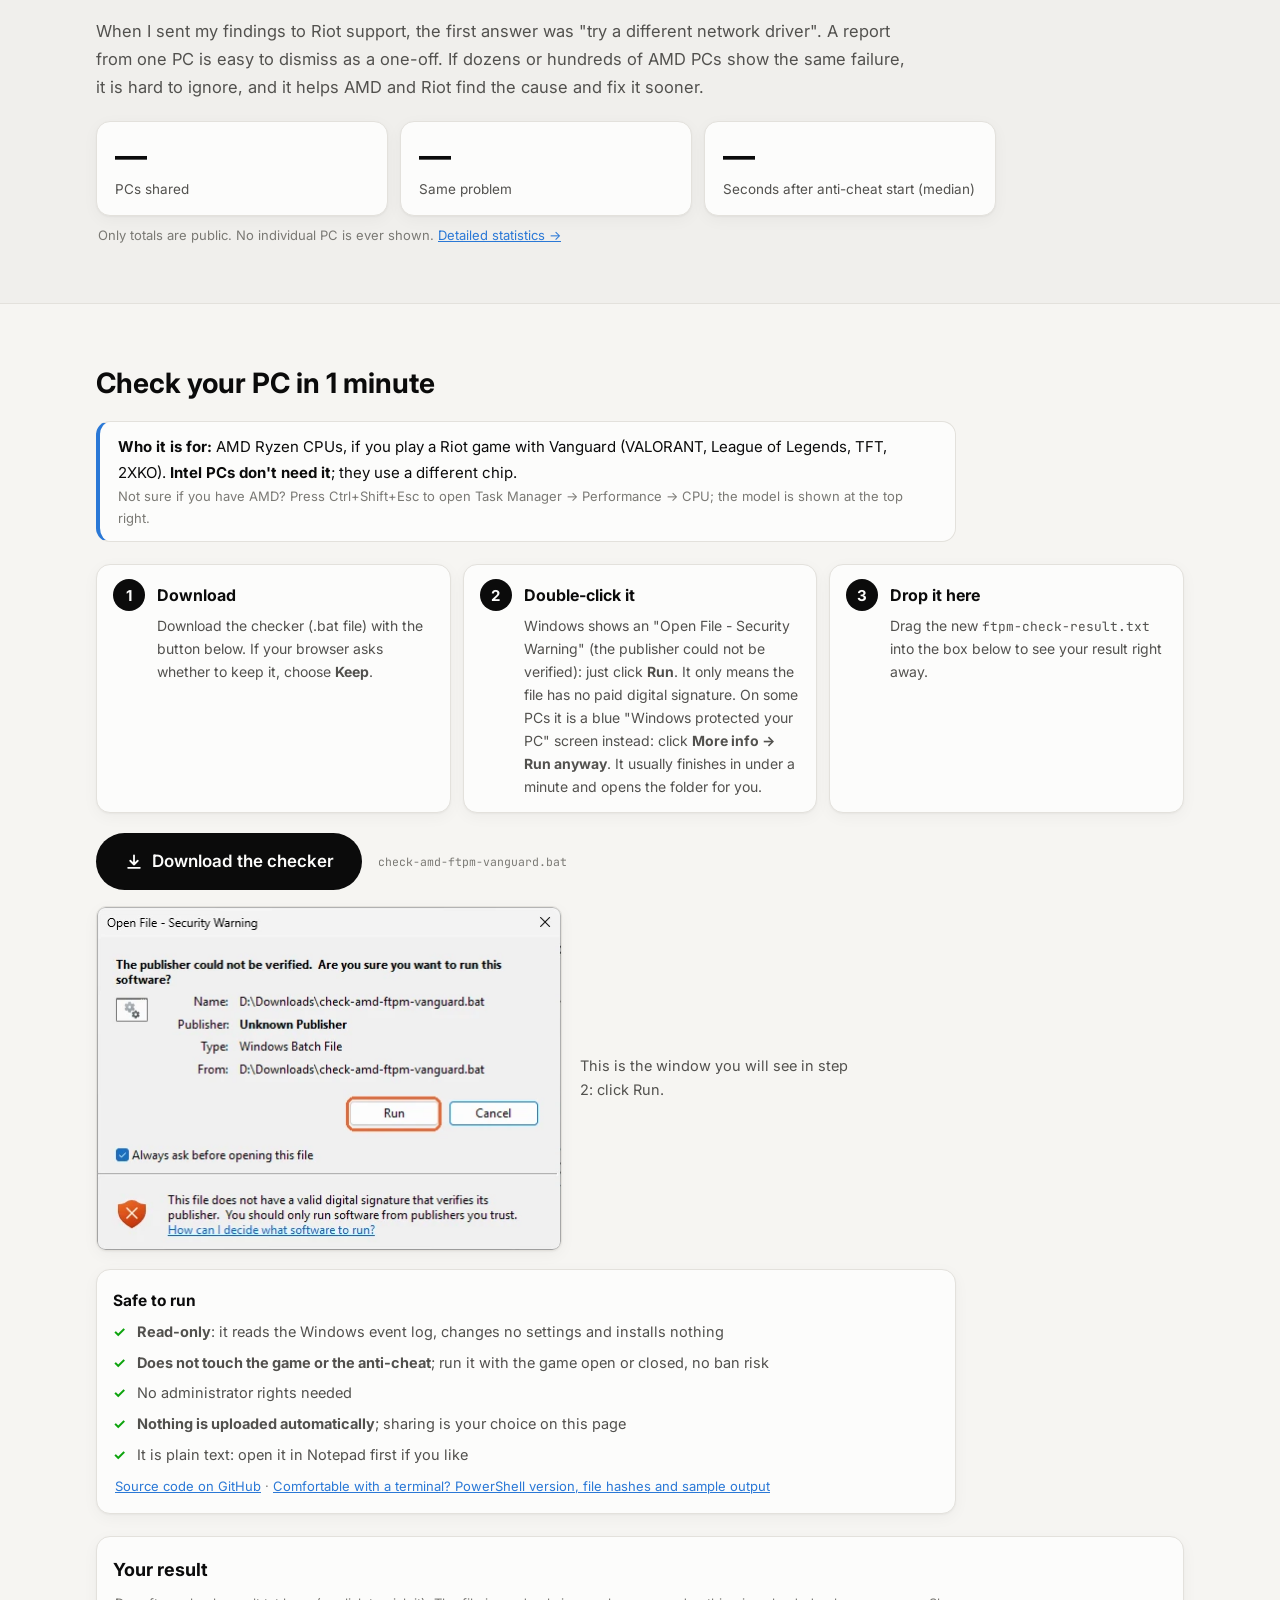
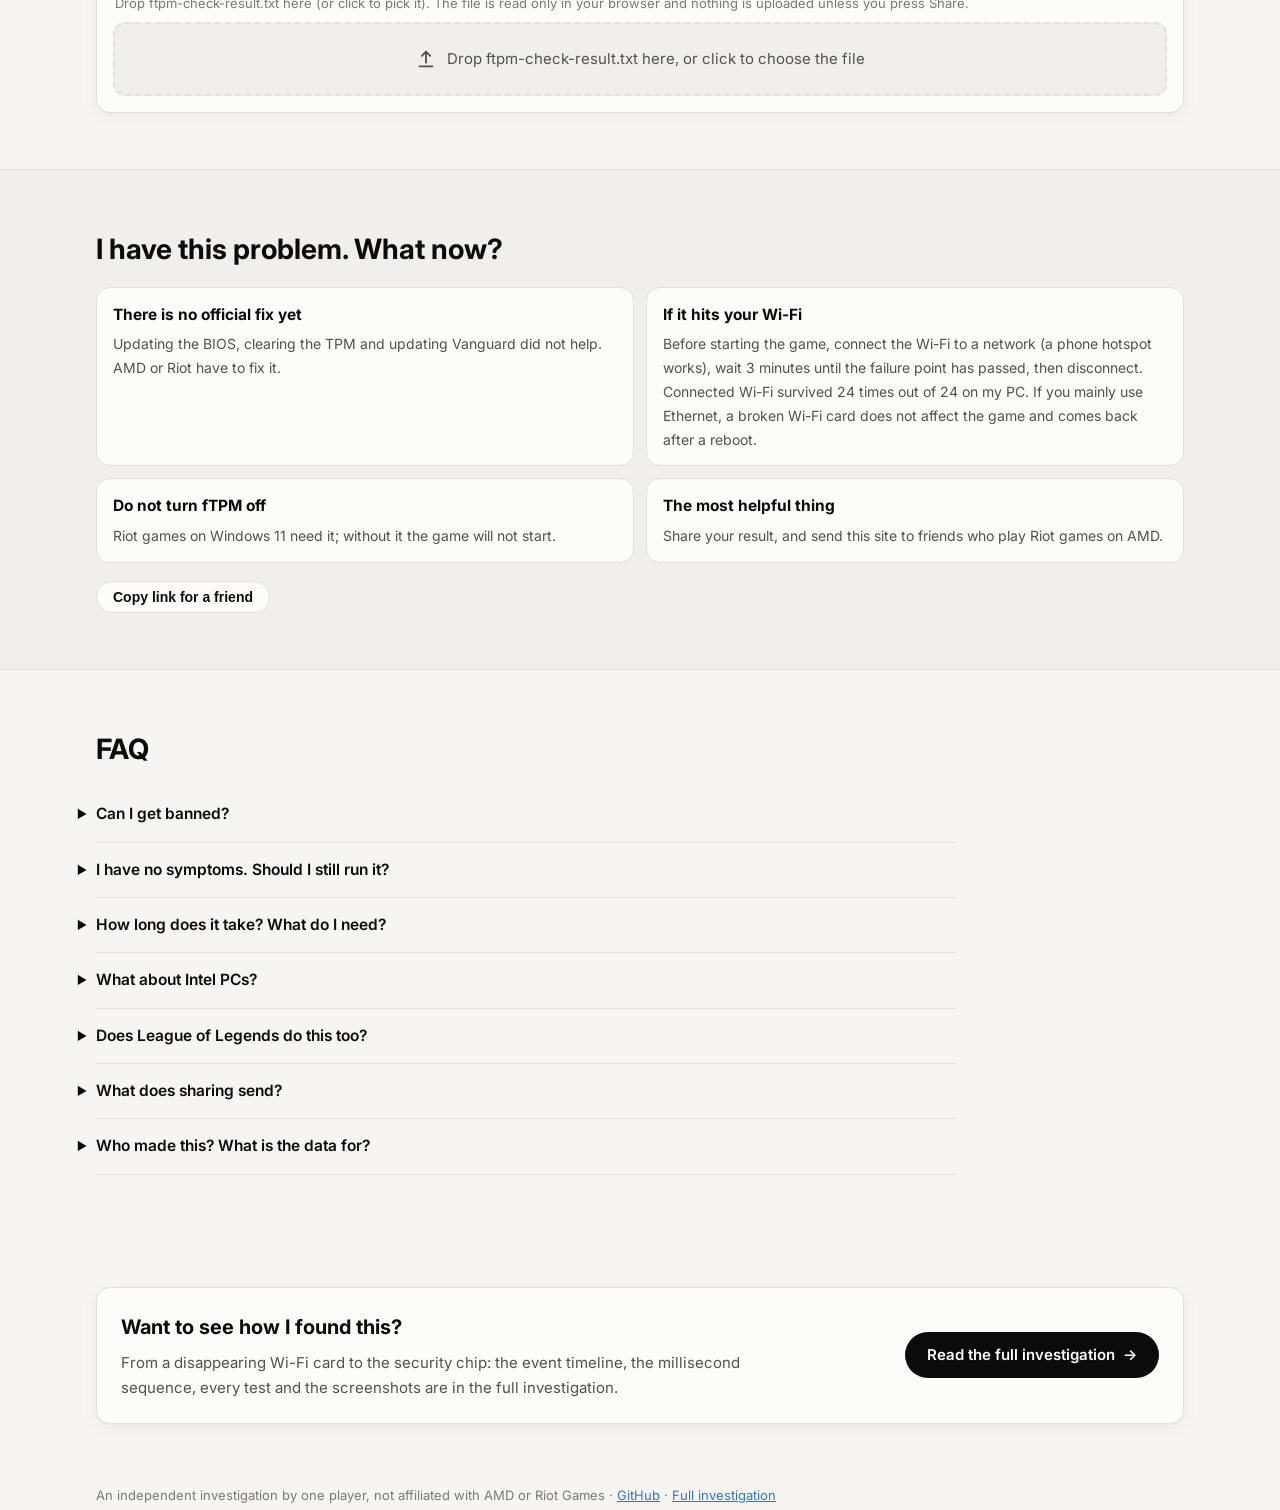
==== commit 85d7b5b3: "Show the real run warning in step 2 of the check Double-clicking the downloaded .bat shows Windows' " ====
--- a/site/index.html
+++ b/site/index.html
@@ -21,7 +21,7 @@
   <link rel="preconnect" href="https://fonts.gstatic.com" crossorigin>
   <link rel="stylesheet" href="https://fonts.googleapis.com/css2?family=Noto+Sans+SC:wght@400;500;700&family=Noto+Sans+TC:wght@400;500;700&family=Inter:wght@400;500;700&family=JetBrains+Mono:wght@400;500&display=swap">
   <!-- FONTS:END -->
-  <link rel="stylesheet" href="style.css?v=dfca2b52">
+  <link rel="stylesheet" href="style.css?v=1b69c1f7">
 </head>
 <body class="home">
   <header class="top" id="top">
@@ -97,6 +97,10 @@
           </a>
           <span class="filemeta"><code>check-amd-ftpm-vanguard.bat</code></span>
         </div>
+        <figure class="h-shot">
+          <img id="h-shot-img" src="img/run-warning-zh.webp" width="466" height="329" alt="" loading="lazy">
+          <figcaption data-i="home.test.shotCap"></figcaption>
+        </figure>
         <div class="card h-safe">
           <h3 data-i="home.test.safeH"></h3>
           <ul class="ticks safe" id="h-safe-list"></ul>
@@ -182,10 +186,10 @@
   <script src="data/downloads.js?v=87ffc884"></script>
   <script src="data/config.js?v=b7279f89"></script>
   <script src="lib/result.js?v=515723cc"></script>
-  <script src="i18n/zh-TW.js?v=a18f1d18"></script>
-  <script src="i18n/zh-CN.js?v=5267f270"></script>
-  <script src="i18n/en.js?v=4afafe71"></script>
-  <script src="i18n/home.js?v=a6265a76"></script>
-  <script src="home.js?v=c7004be1"></script>
+  <script src="i18n/zh-TW.js?v=7522ba0b"></script>
+  <script src="i18n/zh-CN.js?v=6c8a80d0"></script>
+  <script src="i18n/en.js?v=1816aa0c"></script>
+  <script src="i18n/home.js?v=89d28f6d"></script>
+  <script src="home.js?v=7f57e6e0"></script>
 </body>
 </html>
--- a/site/style.css
+++ b/site/style.css
@@ -680,6 +680,9 @@
 .h-num { flex: none; width: 32px; height: 32px; border-radius: 50%; display: grid; place-items: center; font-weight: 700; background: var(--text); color: var(--surface); }
 .h-steps strong { display: block; font-size: 16px; margin: 3px 0 4px; }
 .h-steps p { margin: 0; font-size: 14px; color: var(--text-2); line-height: 1.65; }
+.h-shot { margin: 16px 0 0; display: flex; flex-wrap: wrap; align-items: center; gap: 10px 18px; }
+.h-shot img { max-width: 100%; height: auto; border-radius: 10px; border: 1px solid var(--border); box-shadow: var(--shadow); }
+.h-shot figcaption { color: var(--text-2); font-size: 14.5px; max-width: 280px; }
 .h-dl { display: flex; flex-wrap: wrap; align-items: center; gap: 10px 16px; margin: 20px 0 0; }
 .h-dl .filemeta { margin: 0; }
 .h-safe { margin: 18px 0 0; max-width: 860px; }
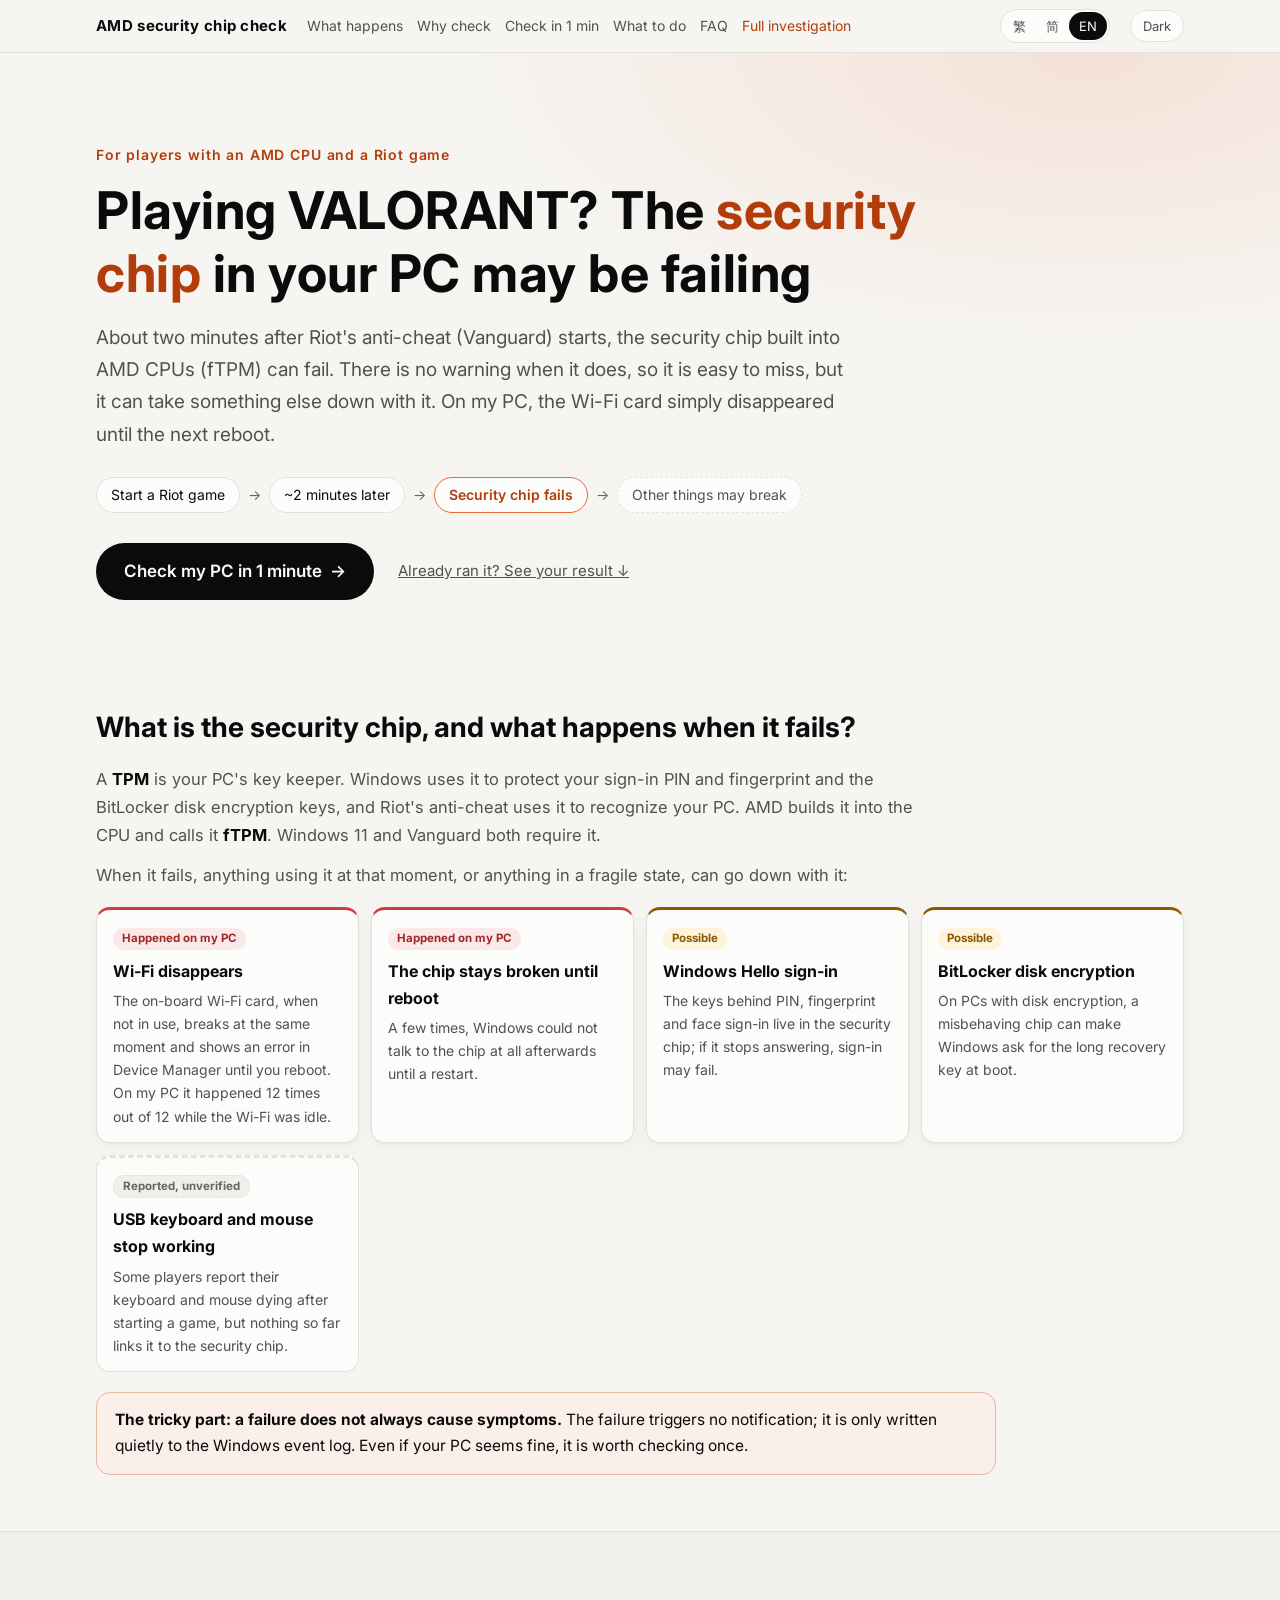
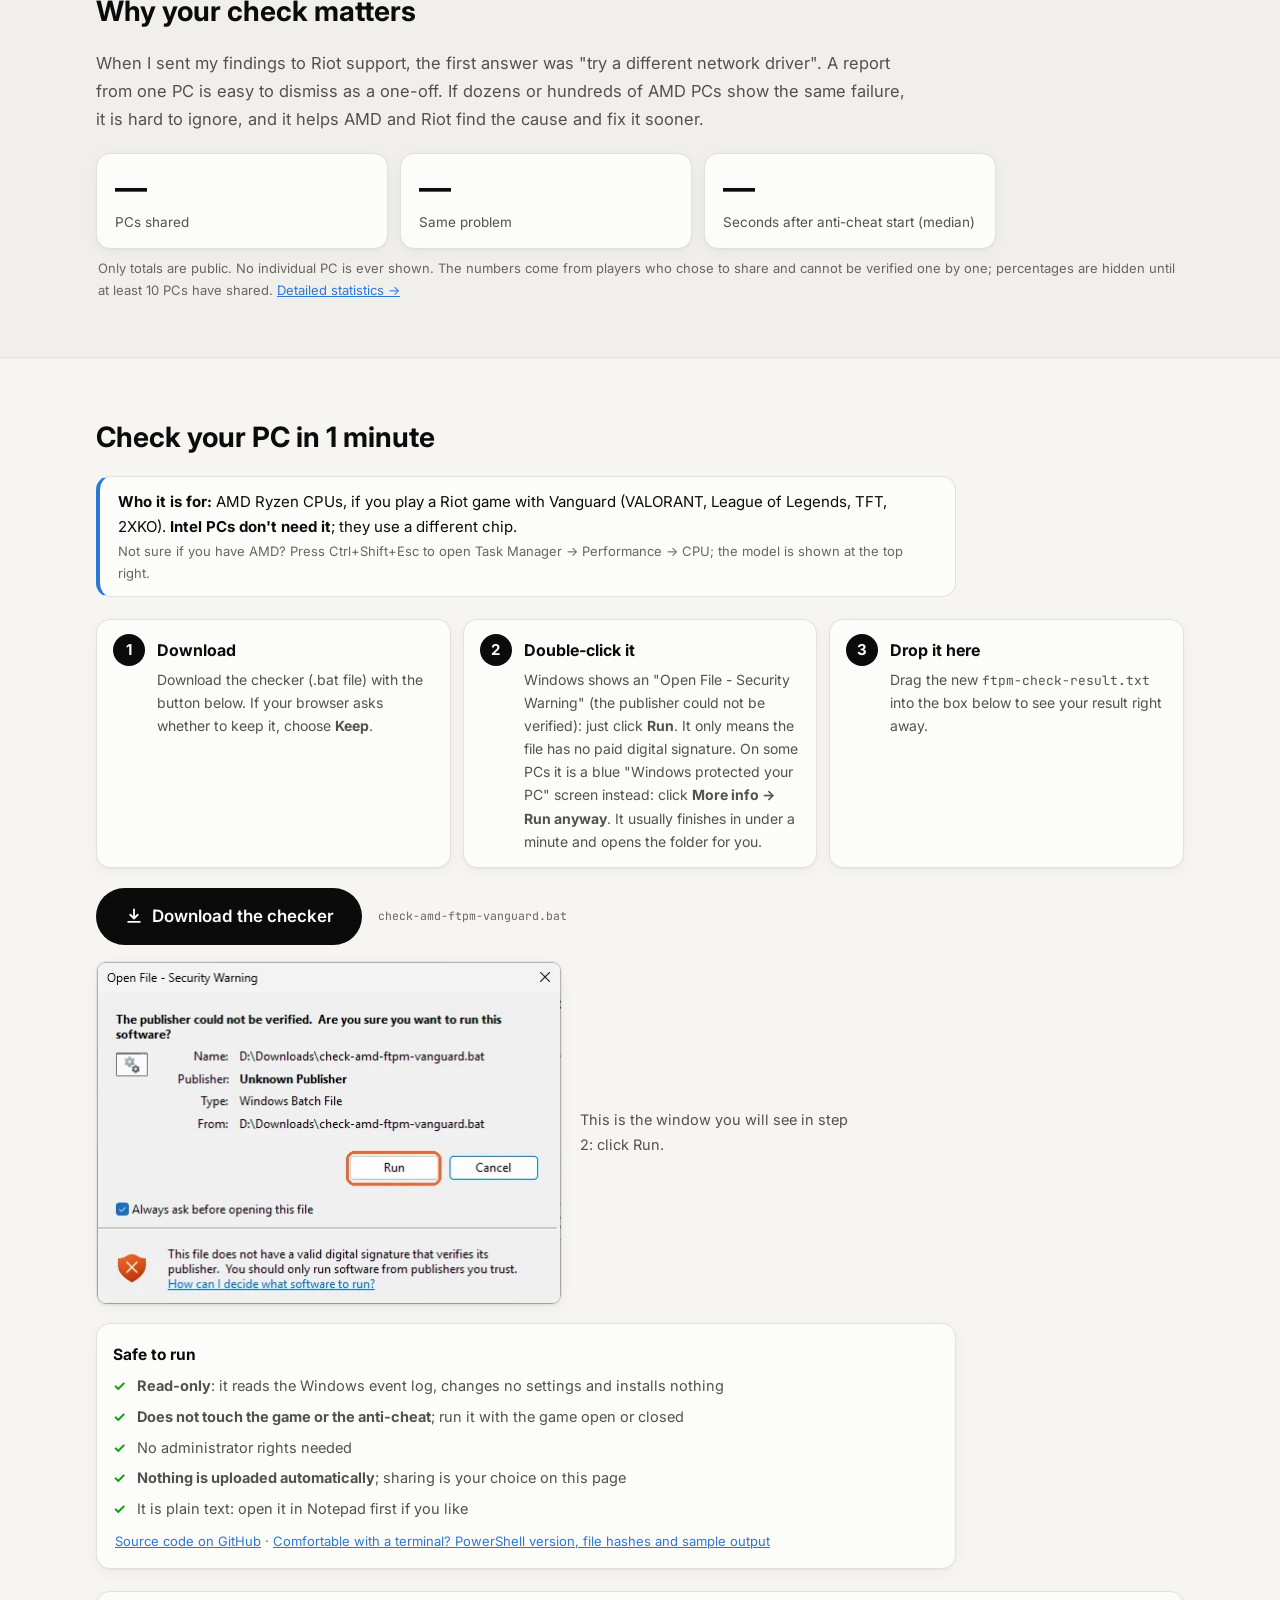
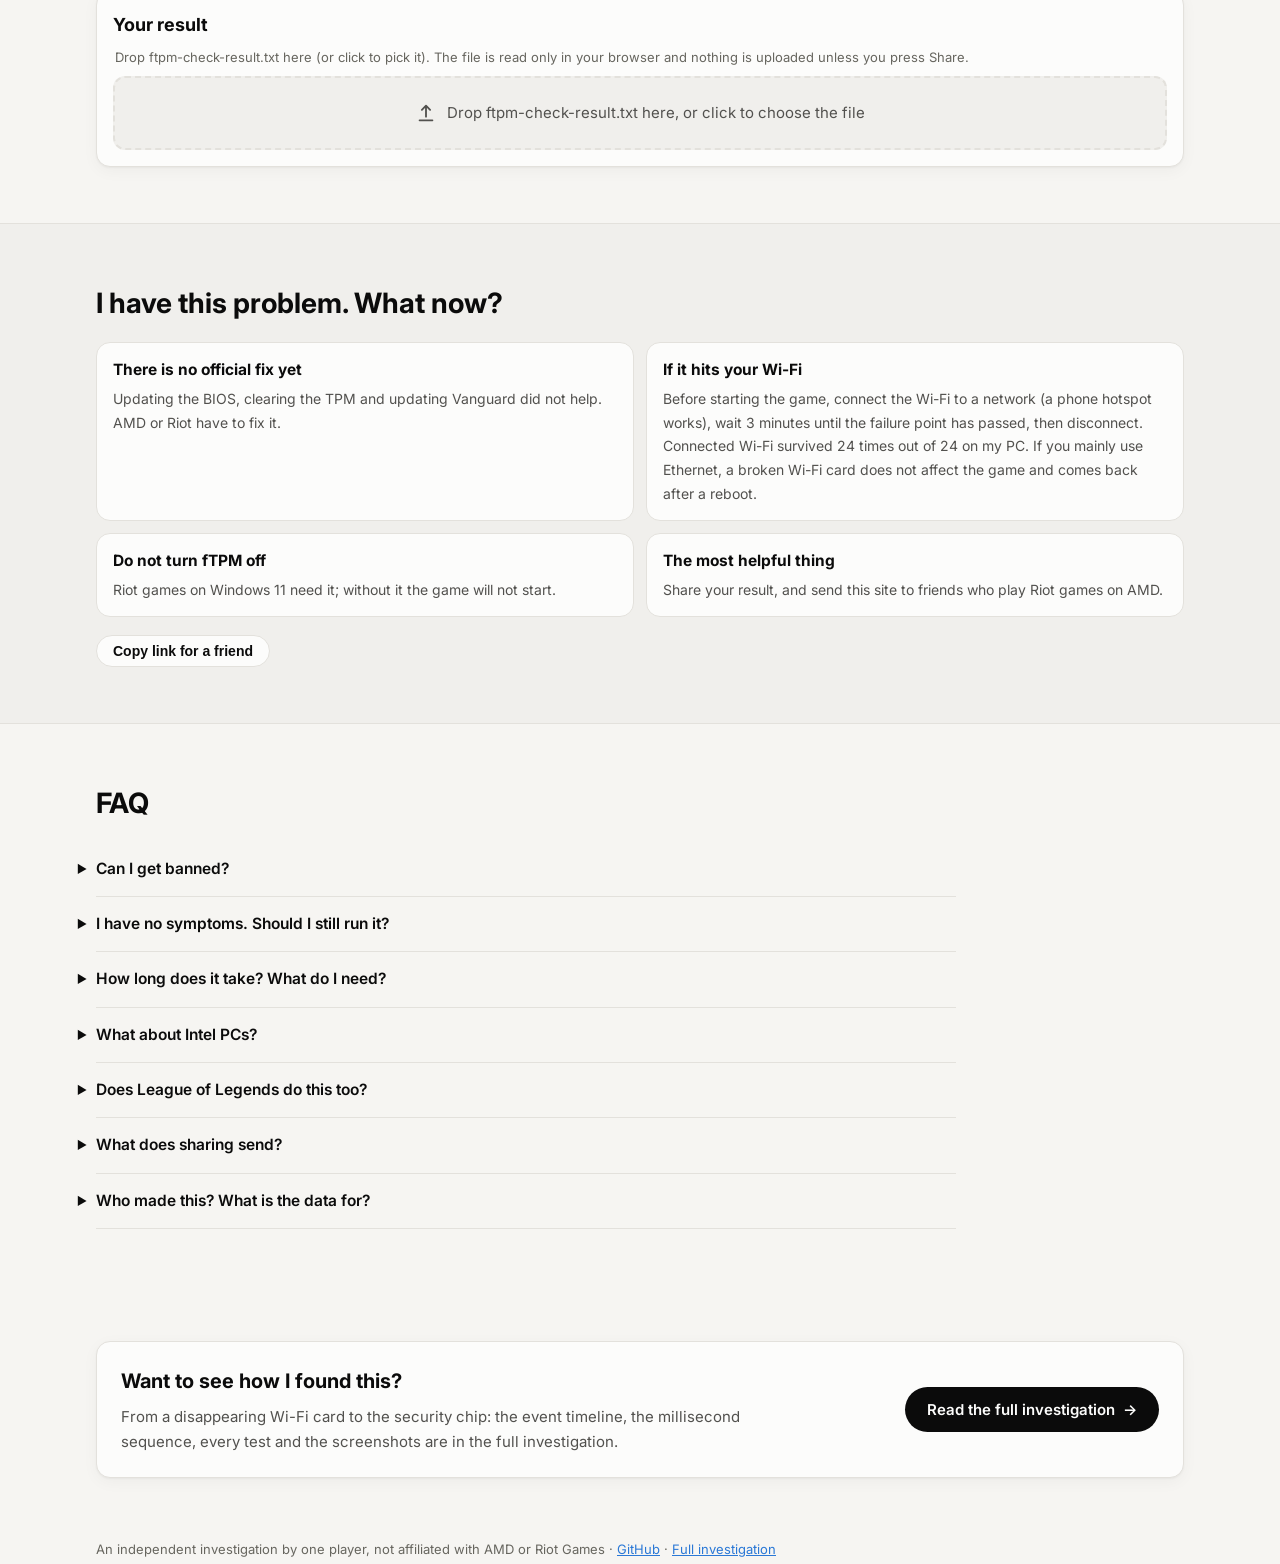
==== commit 87d01b16: "Fix mobile overflow, hide percentages for small samples, soften claims - Header: on screens up to 86" ====
--- a/site/index.html
+++ b/site/index.html
@@ -4,11 +4,11 @@
   <meta charset="utf-8">
   <meta name="viewport" content="width=device-width, initial-scale=1">
   <title>AMD 電腦玩 Riot 遊戲，安全晶片可能正在出錯</title>
-  <meta name="description" content="用 AMD 處理器玩特戰英豪等 Riot 遊戲？反作弊啟動一百多秒後，CPU 內建的安全晶片（fTPM）可能會出錯，而且多數人不會發現。1 分鐘檢查你的電腦，匿名分享結果，讓 AMD 和 Riot 更快修好。">
+  <meta name="description" content="用 AMD 處理器玩特戰英豪等 Riot 遊戲？反作弊啟動一百多秒後，CPU 內建的安全晶片（fTPM）可能會出錯，而且出錯時不會有任何通知。1 分鐘檢查你的電腦，匿名分享結果，讓 AMD 和 Riot 更快修好。">
   <meta property="og:type" content="website">
   <meta property="og:site_name" content="AMD fTPM × Vanguard">
   <meta property="og:title" content="AMD 電腦玩 Riot 遊戲，安全晶片可能正在出錯">
-  <meta property="og:description" content="反作弊啟動一百多秒後，AMD 內建的安全晶片可能出錯，多數人不會發現。1 分鐘檢查你的電腦，匿名分享結果，幫忙讓問題被修好。">
+  <meta property="og:description" content="反作弊啟動一百多秒後，AMD 內建的安全晶片可能出錯，而且不會有任何通知。1 分鐘檢查你的電腦，匿名分享結果，幫忙讓問題被修好。">
   <meta property="og:url" content="https://amd-ftpm-vanguard.pages.dev/">
   <meta property="og:image" content="https://amd-ftpm-vanguard.pages.dev/og.png">
   <meta property="og:image:width" content="1200">
@@ -21,7 +21,7 @@
   <link rel="preconnect" href="https://fonts.gstatic.com" crossorigin>
   <link rel="stylesheet" href="https://fonts.googleapis.com/css2?family=Noto+Sans+SC:wght@400;500;700&family=Noto+Sans+TC:wght@400;500;700&family=Inter:wght@400;500;700&family=JetBrains+Mono:wght@400;500&display=swap">
   <!-- FONTS:END -->
-  <link rel="stylesheet" href="style.css?v=1b69c1f7">
+  <link rel="stylesheet" href="style.css?v=dd8a2c8c">
 </head>
 <body class="home">
   <header class="top" id="top">
@@ -186,10 +186,10 @@
   <script src="data/downloads.js?v=87ffc884"></script>
   <script src="data/config.js?v=b7279f89"></script>
   <script src="lib/result.js?v=515723cc"></script>
-  <script src="i18n/zh-TW.js?v=7522ba0b"></script>
-  <script src="i18n/zh-CN.js?v=6c8a80d0"></script>
-  <script src="i18n/en.js?v=1816aa0c"></script>
-  <script src="i18n/home.js?v=89d28f6d"></script>
-  <script src="home.js?v=7f57e6e0"></script>
+  <script src="i18n/zh-TW.js?v=09412bc9"></script>
+  <script src="i18n/zh-CN.js?v=8870f2d8"></script>
+  <script src="i18n/en.js?v=121139e6"></script>
+  <script src="i18n/home.js?v=370e33e2"></script>
+  <script src="home.js?v=350da41d"></script>
 </body>
 </html>
--- a/site/style.css
+++ b/site/style.css
@@ -7,12 +7,13 @@
   --border: #e3e1dc;
   --text: #0b0b0b;
   --text-2: #52514e;
-  --text-3: #7a7974;
+  --text-3: #67665f;
   --accent: #2a78d6;
   --grid: #e8e6e1;
 
   --c-vgk: #2a78d6;
   --c-tpm: #eb6834;
+  --c-tpm-text: #b23c0a;   /* 文字用的橘色：#eb6834 在淺色底上對比只有 2.9:1，圖表仍用 --c-tpm */
   --c-conn: #1baf7a;
   --c-fail: #d03b3b;
   --c-good: #0ca30c;
@@ -34,7 +35,7 @@
     color-scheme: dark;
     --bg: #121211; --surface: #1a1a19; --surface-2: #232321; --border: #2e2e2b;
     --text: #f0efec; --text-2: #c3c2b7; --text-3: #8d8c84; --accent: #3987e5; --grid: #2a2a27;
-    --c-vgk: #3987e5; --c-tpm: #d95926; --c-conn: #199e70; --c-fail: #e66767; --c-good: #0ca30c; --c-boot: #6f6e68;
+    --c-vgk: #3987e5; --c-tpm: #d95926; --c-conn: #199e70; --c-fail: #e66767; --c-good: #0ca30c; --c-boot: #6f6e68; --c-tpm-text: #e0632f;
     --band: rgba(57, 135, 229, 0.10);
     --ok-bg: #12301a; --ok-fg: #6fd36f; --bad-bg: #3a1717; --bad-fg: #f19a9a;
     --key-bg: #3a2c0c; --key-fg: #f2c46b; --info-bg: #262624; --info-fg: #c3c2b7;
@@ -45,7 +46,7 @@
   color-scheme: dark;
   --bg: #121211; --surface: #1a1a19; --surface-2: #232321; --border: #2e2e2b;
   --text: #f0efec; --text-2: #c3c2b7; --text-3: #8d8c84; --accent: #3987e5; --grid: #2a2a27;
-  --c-vgk: #3987e5; --c-tpm: #d95926; --c-conn: #199e70; --c-fail: #e66767; --c-good: #0ca30c; --c-boot: #6f6e68;
+  --c-vgk: #3987e5; --c-tpm: #d95926; --c-conn: #199e70; --c-fail: #e66767; --c-good: #0ca30c; --c-boot: #6f6e68; --c-tpm-text: #e0632f;
   --band: rgba(57, 135, 229, 0.10);
   --ok-bg: #12301a; --ok-fg: #6fd36f; --bad-bg: #3a1717; --bad-fg: #f19a9a;
   --key-bg: #3a2c0c; --key-fg: #f2c46b; --info-bg: #262624; --info-fg: #c3c2b7;
@@ -82,9 +83,9 @@
 
 /* ---------- hero ---------- */
 .hero { padding: 72px 0 28px; }
-.eyebrow { color: var(--c-tpm); font-size: 13px; letter-spacing: .12em; font-weight: 600; text-transform: uppercase; }
+.eyebrow { color: var(--c-tpm-text); font-size: 13px; letter-spacing: .12em; font-weight: 600; text-transform: uppercase; }
 .hero .h1 { font-size: clamp(26px, 4.2vw, 40px); line-height: 1.3; margin: 10px 0 14px; letter-spacing: .01em; }
-.hero .h1 em { font-style: normal; color: var(--c-tpm); }
+.hero .h1 em { font-style: normal; color: var(--c-tpm-text); }
 .lede { font-size: 17px; color: var(--text-2); max-width: 760px; margin: 0; }
 .chain {
   display: flex; flex-wrap: wrap; align-items: center; gap: 8px; margin: 22px 0 0;
@@ -227,7 +228,9 @@
   .split { grid-template-columns: 1fr; }
   .nav { display: none; }
   .top .wrap { gap: 10px; }
-  .brand { flex: 1; }
+  /* 窄螢幕上品牌名太長（英文）時用省略號，不要把語言切換和主題按鈕擠出畫面 */
+  .brand { flex: 1; min-width: 0; overflow: hidden; text-overflow: ellipsis; }
+  .top .seg, .theme-btn { flex-shrink: 0; }
   .brand small { display: none; }
   .theme-btn { white-space: nowrap; }
 }
@@ -348,7 +351,7 @@
 .viz .fixes rect { fill: var(--surface-2); stroke: var(--border); }
 .viz .fixes text { font-size: 11.5px; fill: var(--text-2); }
 .viz .fixes path { stroke: var(--c-fail); stroke-width: 2.5; }
-.viz .note { font-size: 12.5px; fill: var(--c-tpm); font-weight: 600; text-anchor: middle; }
+.viz .note { font-size: 12.5px; fill: var(--c-tpm-text); font-weight: 600; text-anchor: middle; }
 .viz .pulses circle { fill: none; stroke: var(--c-tpm); stroke-width: 3; }
 .viz .split-res rect { stroke-width: 2; }
 .viz .res-ok rect { fill: var(--ok-bg); stroke: var(--c-good); }
@@ -549,7 +552,7 @@
 .dl-opt .btn { margin: 6px 0 10px; }
 .top0 { margin-top: 0; }
 @media (max-width: 860px) { .impact { grid-template-columns: 1fr; } }
-.intro-title .hl { color: var(--c-tpm); }
+.intro-title .hl { color: var(--c-tpm-text); }
 .nav { gap: 14px; min-width: 0; }
 .nav.clipped { -webkit-mask-image: linear-gradient(90deg, #000 85%, transparent); mask-image: linear-gradient(90deg, #000 85%, transparent); }
 .scope { margin: 14px 0 0; max-width: 820px; font-size: 13.5px; color: var(--text-2); background: var(--surface-2); border-radius: 10px; padding: 10px 14px; line-height: 1.7; }
@@ -606,7 +609,8 @@
 @media (max-width: 860px) {
   .an-head { grid-template-columns: repeat(2, 1fr); }
   .an-verdict { grid-column: 1 / -1; }
-  .an-grid, .st-grid { grid-template-columns: 1fr; }
+  /* minmax(0, …)：單純寫 1fr 時，不換行的統計表格會把欄位撐得比螢幕還寬 */
+  .an-grid, .st-grid { grid-template-columns: minmax(0, 1fr); }
 }
 .withdraw { margin-top: 16px; padding: 12px 14px; border: 1px dashed var(--border); border-radius: 12px; background: var(--surface-2); }
 .withdraw h4 { margin: 0 0 4px; font-size: 14.5px; }
@@ -632,13 +636,13 @@
    ===================================================================== */
 .home .h-hero { padding: clamp(48px, 10vh, 96px) 0 48px; background:
   radial-gradient(900px 420px at 85% 0%, color-mix(in srgb, var(--c-tpm) 14%, transparent), transparent 70%), var(--bg); }
-.home .kicker { color: var(--c-tpm); font-weight: 600; }
+.home .kicker { color: var(--c-tpm-text); font-weight: 600; }
 .h-title { text-wrap: balance; font-size: clamp(28px, 5vw, 52px); line-height: 1.22; margin: 12px 0 16px; max-width: 900px; letter-spacing: .01em; }
-.h-title .hl { color: var(--c-tpm); }
+.h-title .hl { color: var(--c-tpm-text); }
 .h-sub { font-size: clamp(16px, 2vw, 19px); color: var(--text-2); max-width: 760px; margin: 0; }
 .h-flow { display: flex; flex-wrap: wrap; align-items: center; gap: 8px; margin: 26px 0 0; font-size: 14px; }
 .h-node { background: var(--surface); border: 1px solid var(--border); border-radius: 999px; padding: 5px 14px; white-space: nowrap; }
-.h-node.n2 { border-color: var(--c-tpm); color: var(--c-tpm); font-weight: 600; }
+.h-node.n2 { border-color: var(--c-tpm); color: var(--c-tpm-text); font-weight: 600; }
 .h-node.n3 { border-style: dashed; color: var(--text-2); }
 .h-arr { color: var(--text-3); }
 .h-cta { display: flex; flex-wrap: wrap; align-items: center; gap: 14px 24px; margin: 30px 0 0; }
@@ -722,8 +726,8 @@
   background: var(--surface); border: 1px solid var(--border); border-radius: var(--radius); padding: 22px 24px; box-shadow: var(--shadow); }
 .h-more h2 { margin: 0 0 6px; font-size: 20px; }
 .h-more p { margin: 0; color: var(--text-2); max-width: 680px; }
-.nav .nav-inv { color: var(--c-tpm); }
-.nav .nav-home { color: var(--c-tpm); font-weight: 600; }
+.nav .nav-inv { color: var(--c-tpm-text); }
+.nav .nav-home { color: var(--c-tpm-text); font-weight: 600; }
 
 @media (max-width: 860px) {
   .h-steps, .h-fix { grid-template-columns: 1fr; }
